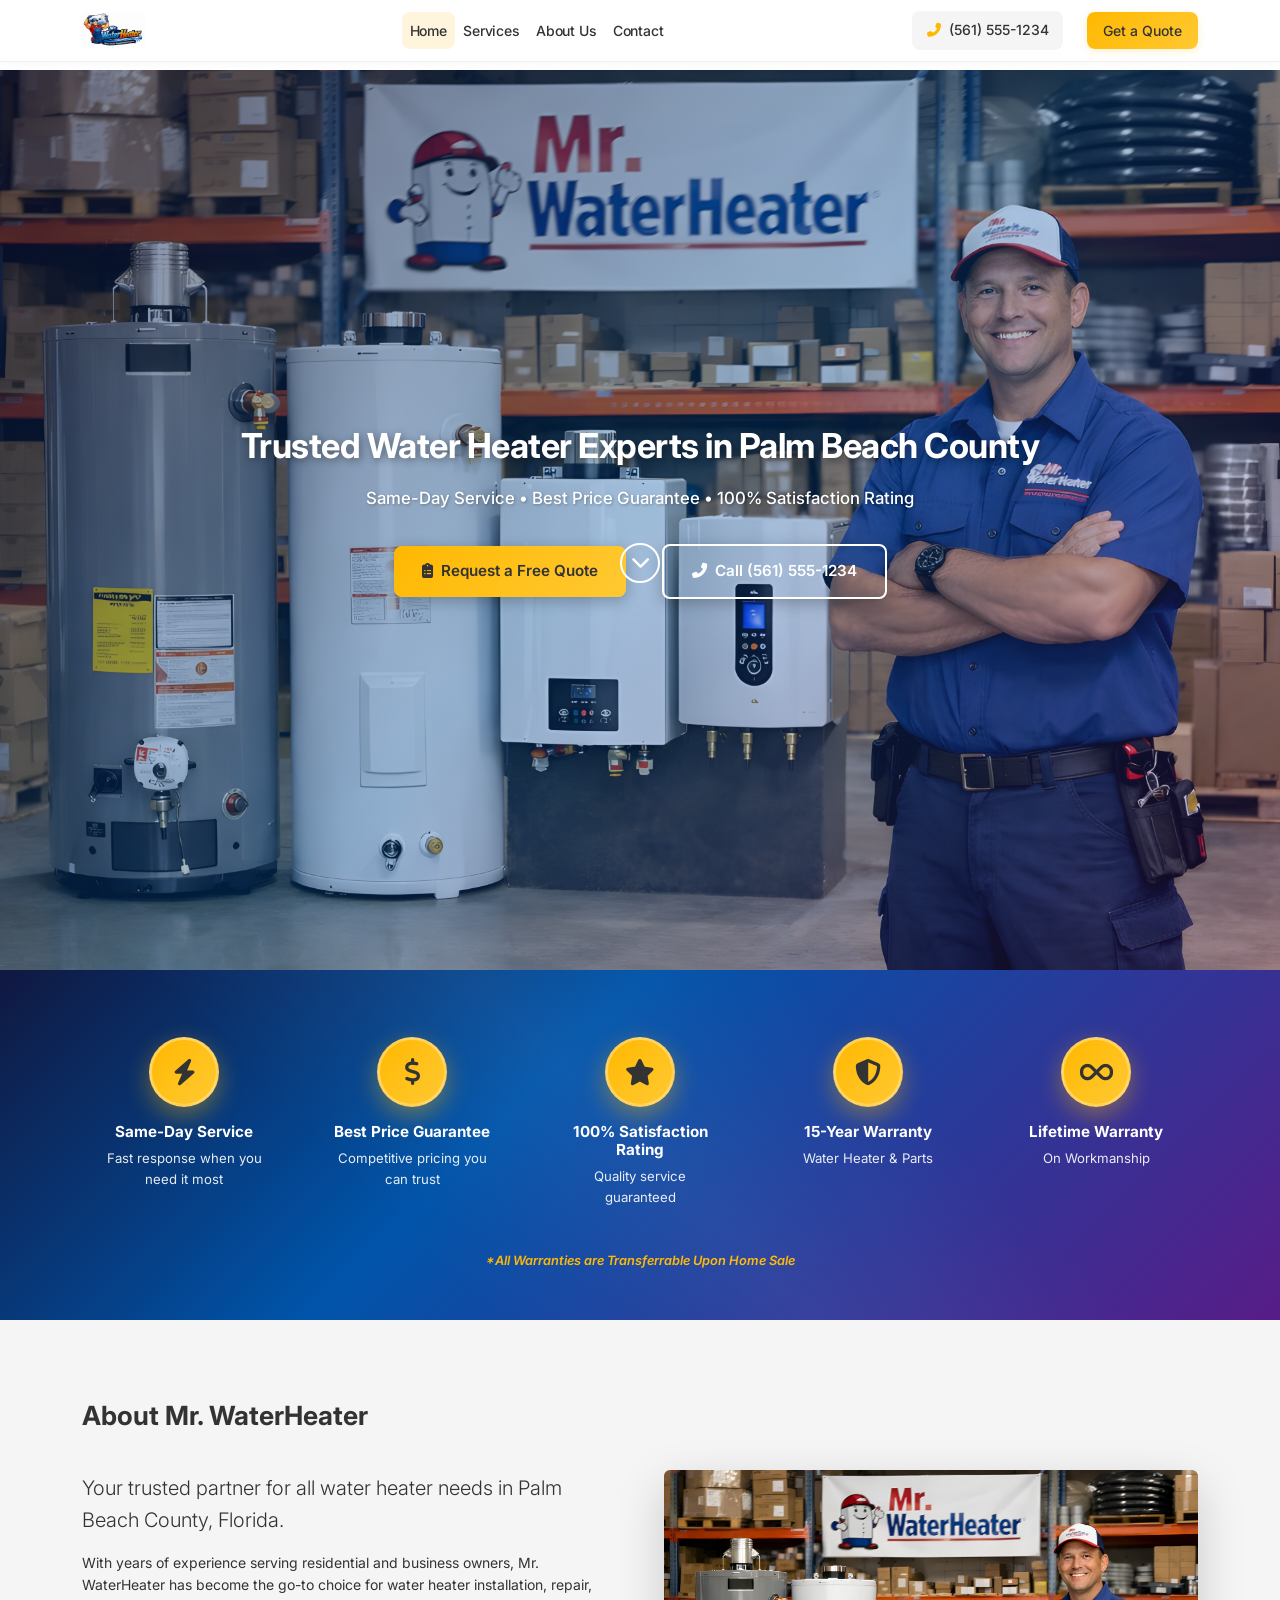
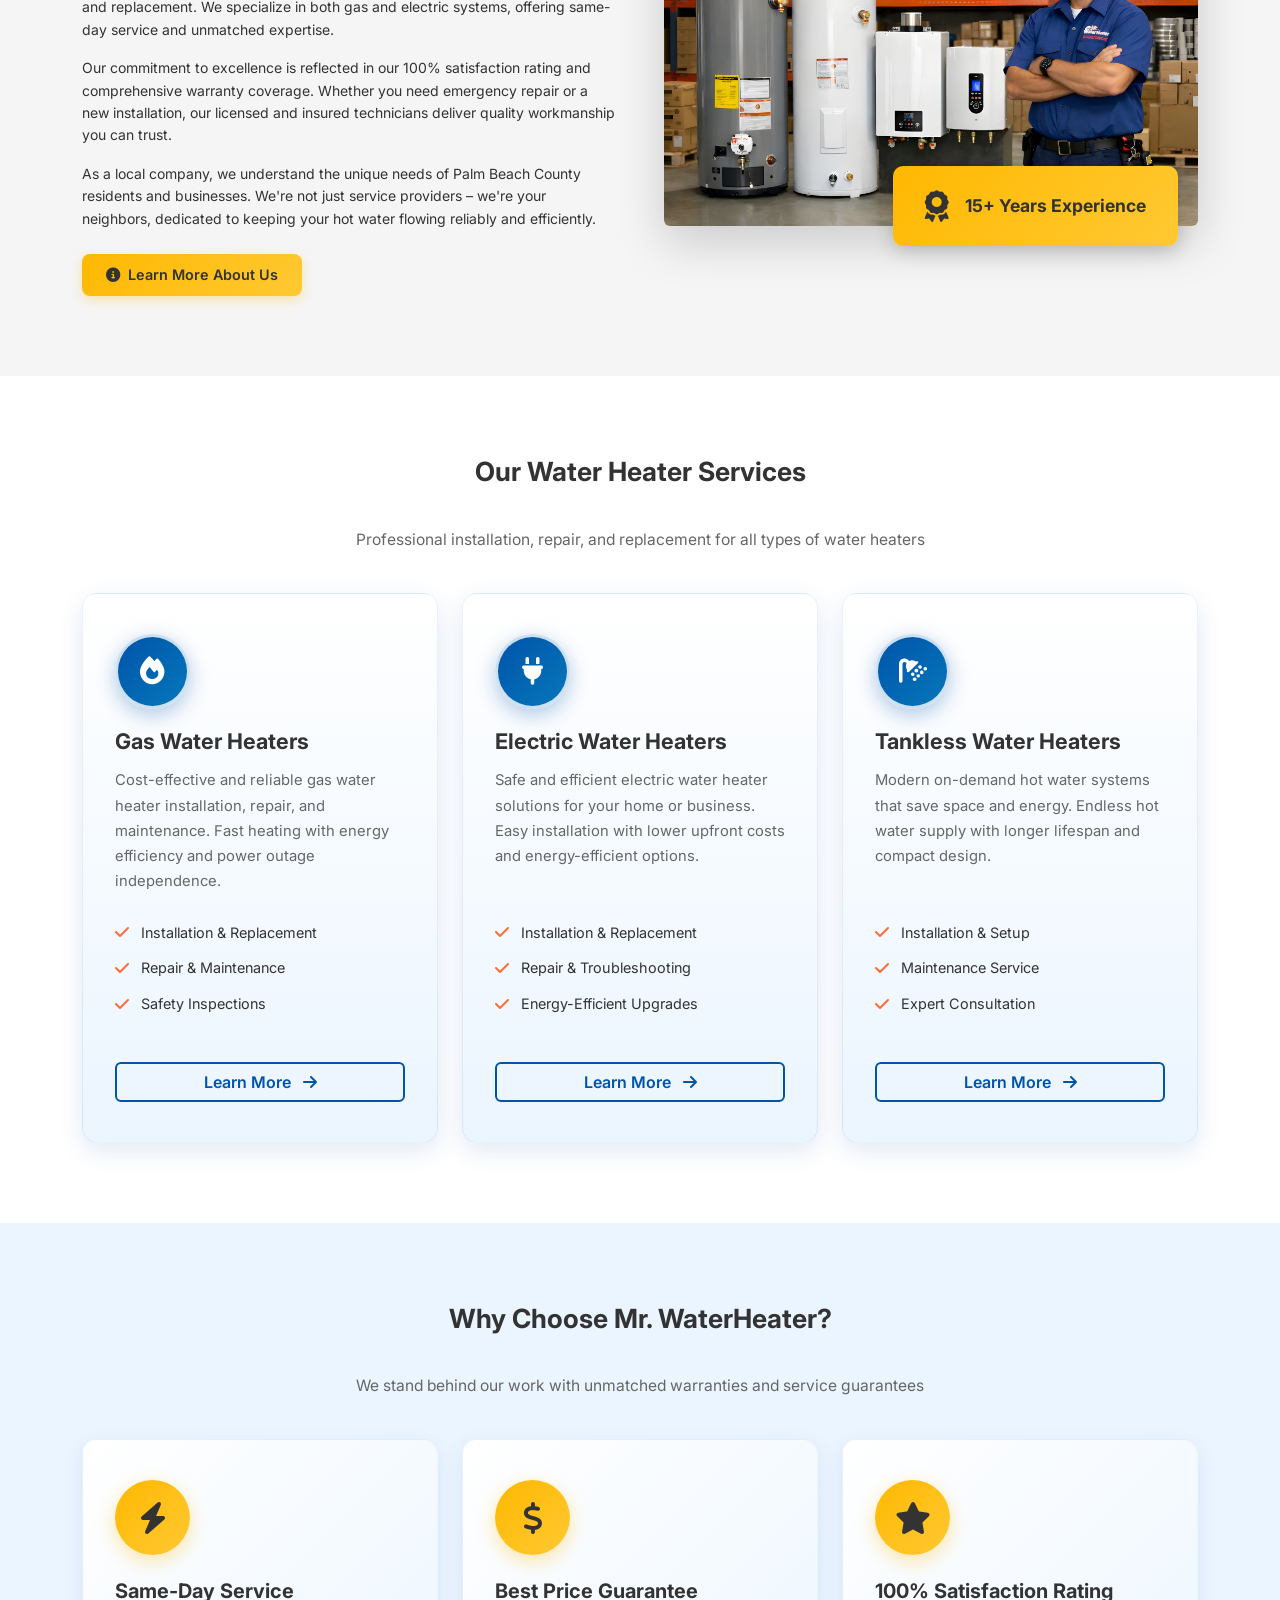
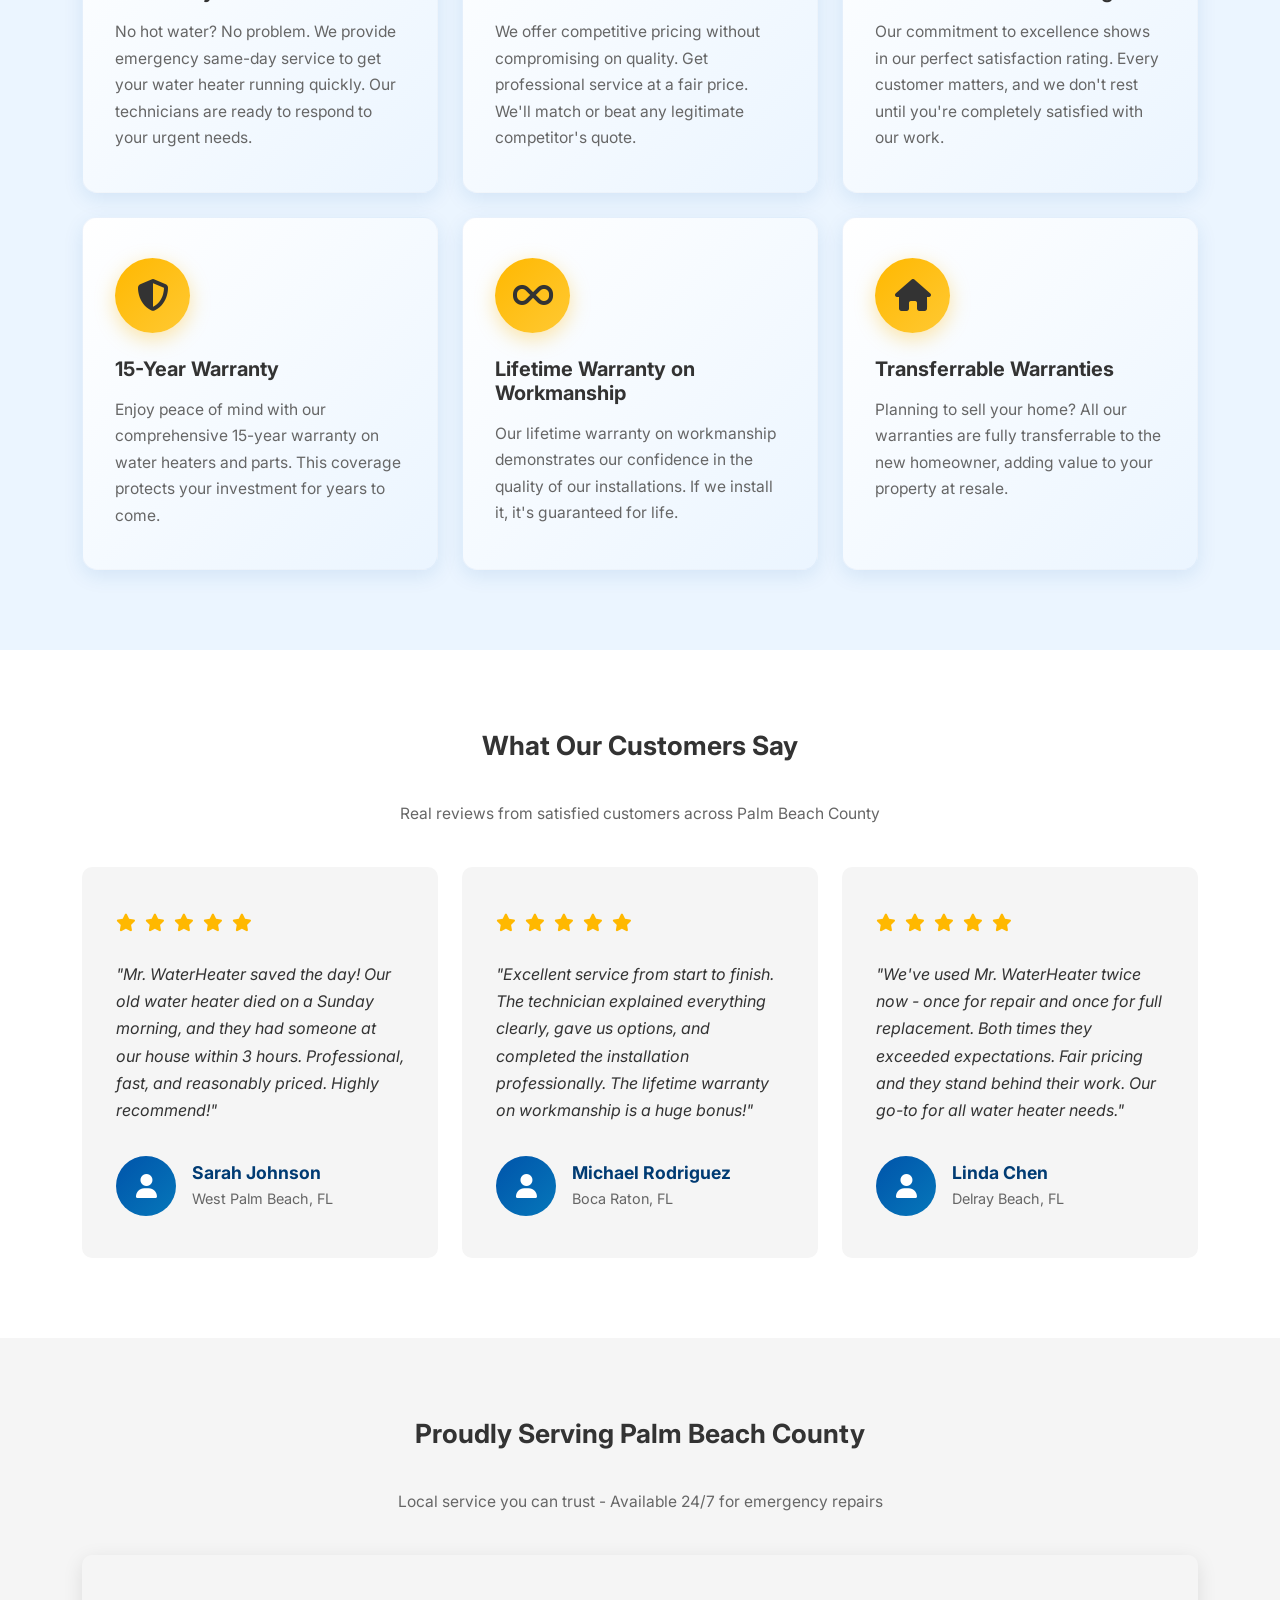
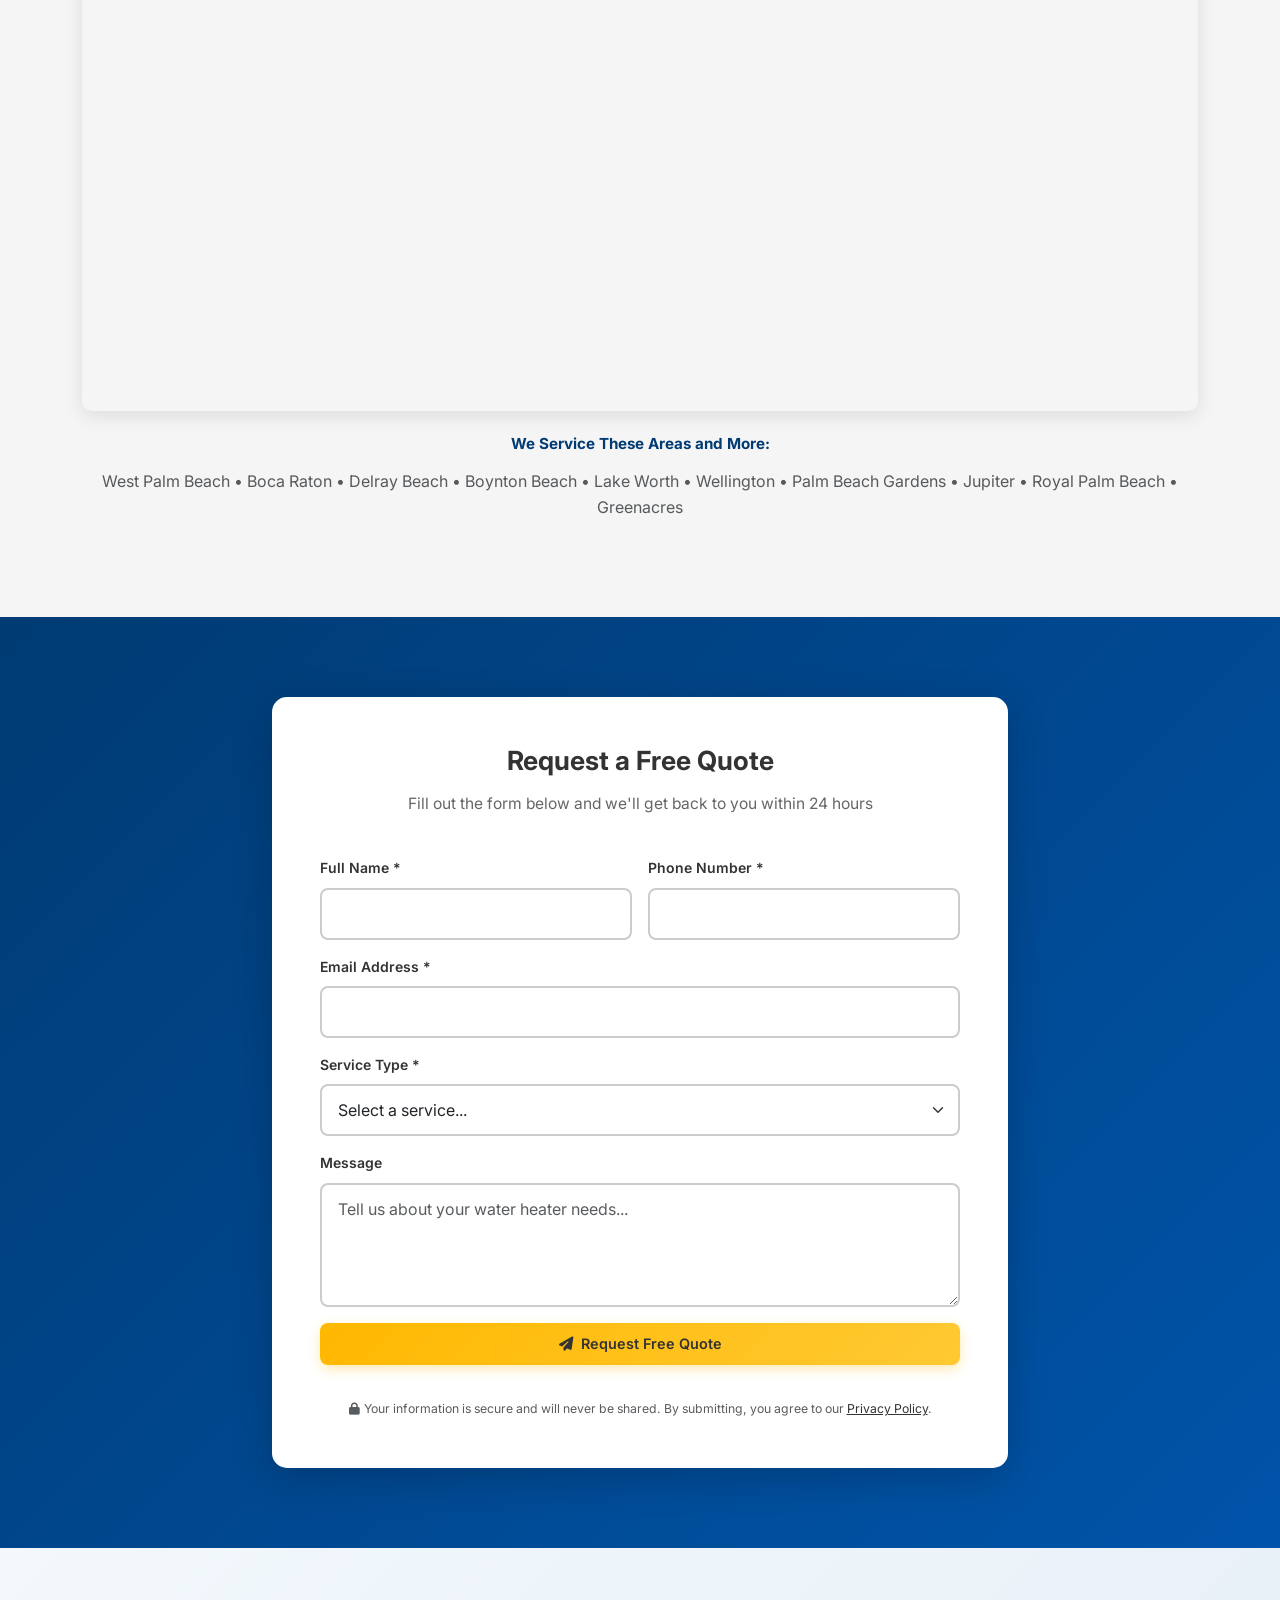
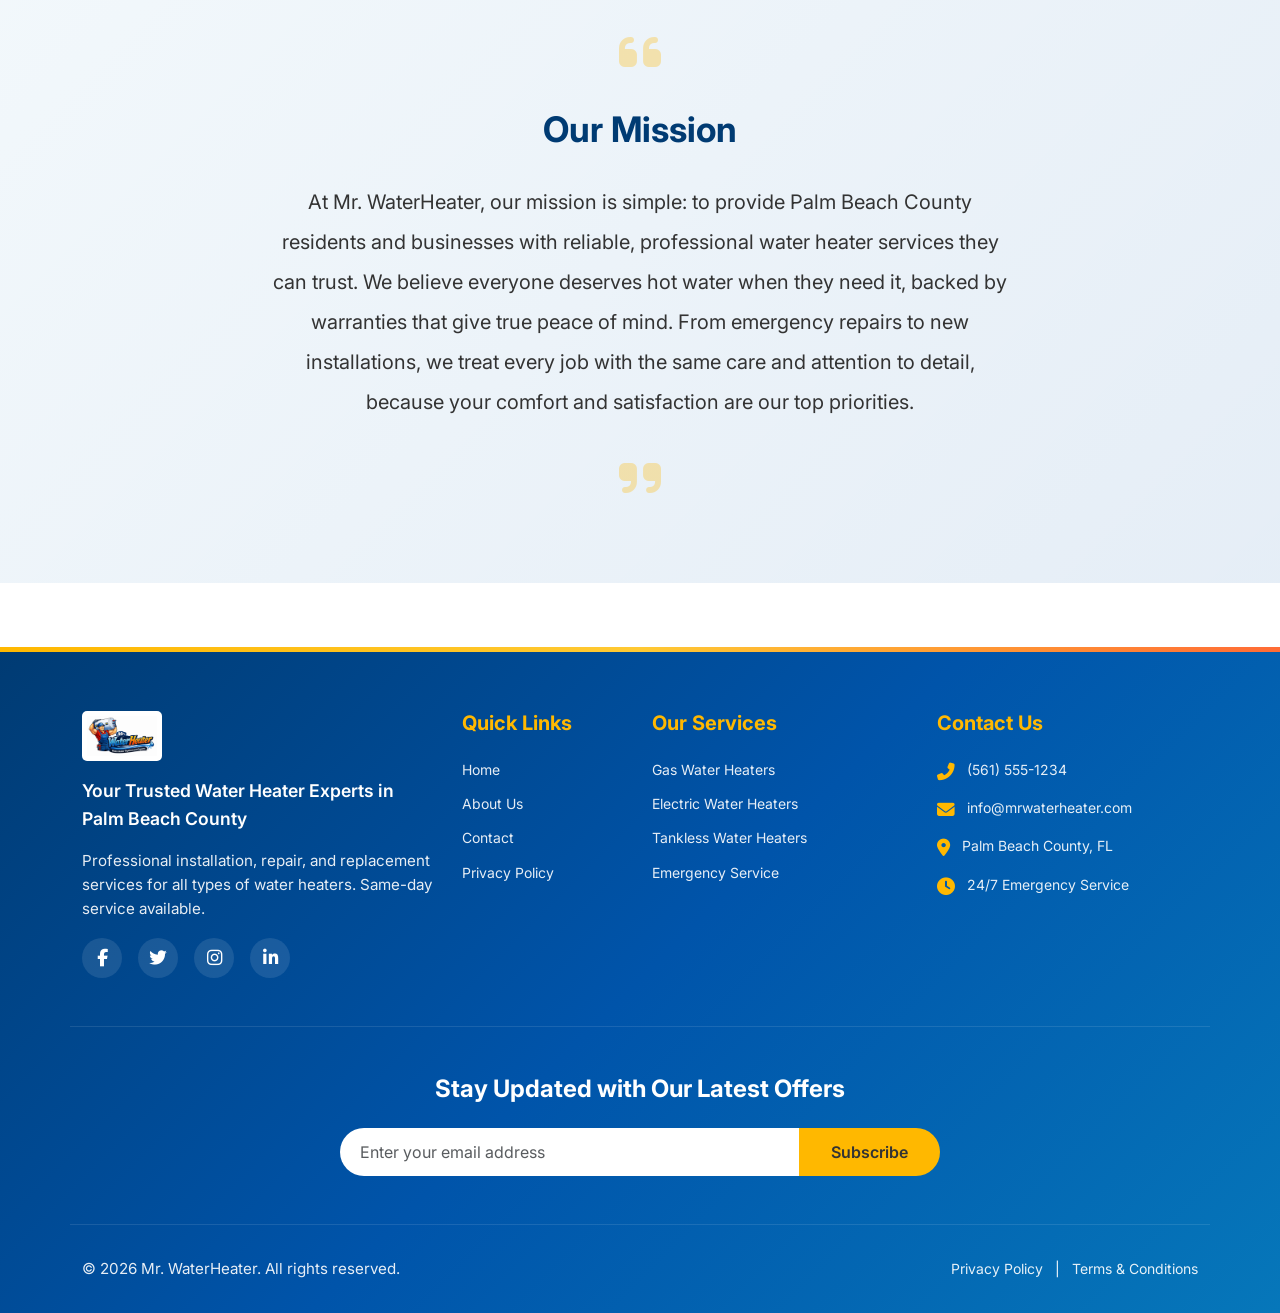
==== index.html @ acf5a7be "phase 1 deployment. Basic structure done basic css implemented" ====
<!DOCTYPE html>
<html lang="en">
<head>
    <meta charset="UTF-8">
    <meta name="viewport" content="width=device-width, initial-scale=1.0">
    <meta name="description" content="Mr. WaterHeater - Professional water heater installation, repair, and replacement services in Palm Beach County, Florida. Same-Day Service. Best Price Guarantee.">
    <title>Mr. WaterHeater - Professional Water Heater Services in Palm Beach County, FL</title>
    
    <!-- Bootstrap CSS -->
    <link href="https://cdn.jsdelivr.net/npm/bootstrap@5.3.2/dist/css/bootstrap.min.css" rel="stylesheet">
    <!-- Font Awesome -->
    <link rel="stylesheet" href="https://cdnjs.cloudflare.com/ajax/libs/font-awesome/6.5.1/css/all.min.css">
    <!-- Google Fonts -->
    <link href="https://fonts.googleapis.com/css2?family=Inter:wght@400;500;600;700&display=swap" rel="stylesheet">
    <!-- Custom CSS -->
    <link rel="stylesheet" href="css/style.css">
</head>
<body>
    
    <!-- Navigation -->
    <nav class="navbar navbar-expand-lg navbar-light">
        <div class="container">
            <!-- Logo -->
            <a class="navbar-brand" href="index.html">
                <img src="assets/Mr. WaterHeater Logo v1.jpg" alt="Mr. WaterHeater Logo" class="logo">
            </a>

            <!-- Mobile Toggle Button -->
            <button class="navbar-toggler" type="button" data-bs-toggle="collapse" data-bs-target="#navbarNav" 
                    aria-controls="navbarNav" aria-expanded="false" aria-label="Toggle navigation">
                <span class="navbar-toggler-icon"></span>
            </button>

            <!-- Navigation Menu -->
            <div class="collapse navbar-collapse" id="navbarNav">
                <ul class="navbar-nav mx-auto">
                    <li class="nav-item">
                        <a class="nav-link active" href="index.html">Home</a>
                    </li>
                    <li class="nav-item dropdown">
                        <a class="nav-link dropdown-toggle" href="#" id="servicesDropdown" role="button" 
                           data-bs-toggle="dropdown" aria-expanded="false">
                            Services
                        </a>
                        <ul class="dropdown-menu" aria-labelledby="servicesDropdown">
                            <li><a class="dropdown-item" href="gas-water-heaters.html">Gas Water Heaters</a></li>
                            <li><a class="dropdown-item" href="electric-water-heaters.html">Electric Water Heaters</a></li>
                            <li><a class="dropdown-item" href="tankless-water-heaters.html">Tankless Water Heaters</a></li>
                        </ul>
                    </li>
                    <li class="nav-item">
                        <a class="nav-link" href="about.html">About Us</a>
                    </li>
                    <li class="nav-item">
                        <a class="nav-link" href="contact.html">Contact</a>
                    </li>
                </ul>

                <!-- Phone Number & CTA -->
                <div class="navbar-actions d-flex align-items-center">
                    <a href="tel:+15615551234" class="phone-number me-3">
                        <i class="fas fa-phone-alt me-2"></i>
                        <span>(561) 555-1234</span>
                    </a>
                    <a href="contact.html" class="btn btn-primary btn-nav-cta">Get a Quote</a>
                </div>
            </div>
        </div>
    </nav>

    <!-- Hero Section -->
    <section class="hero-section">
        <!-- Video Background -->
        <video class="hero-video" autoplay muted loop playsinline poster="assets/Water Heaters in Warehouse HD.png">
            <source src="assets/Man Standing In Front of Van Hero Banner Video.mp4" type="video/mp4">
            Your browser does not support the video tag.
        </video>

        <!-- Overlay -->
        <div class="hero-overlay"></div>

        <!-- Content -->
        <div class="hero-content">
            <div class="container">
                <div class="row justify-content-center">
                    <div class="col-lg-10 text-center">
                        <h1 class="hero-title animate-fade-in">
                            Trusted Water Heater Experts in Palm Beach County
                        </h1>
                        <p class="hero-subtitle animate-fade-in-delay">
                            Same-Day Service • Best Price Guarantee • 100% Satisfaction Rating
                        </p>
                        <div class="hero-buttons animate-slide-up">
                            <a href="contact.html" class="btn btn-primary btn-lg me-3 mb-3">
                                <i class="fas fa-clipboard-list me-2"></i>Request a Free Quote
                            </a>
                            <a href="tel:+15615551234" class="btn btn-outline btn-lg mb-3">
                                <i class="fas fa-phone-alt me-2"></i>Call (561) 555-1234
                            </a>
                        </div>
                        <div class="hero-scroll-indicator">
                            <a href="#key-points" class="scroll-down">
                                <i class="fas fa-chevron-down"></i>
                            </a>
                        </div>
                    </div>
                </div>
            </div>
        </div>
    </section>

    <!-- 5 Key Points Banner -->
    <section class="key-points-banner" id="key-points">
        <div class="container">
            <div class="row g-4">
                <!-- Point 1: Same-Day Service -->
                <div class="col-lg col-md-6 animate-on-scroll">
                    <div class="key-point-item">
                        <div class="key-point-icon">
                            <i class="fas fa-bolt"></i>
                        </div>
                        <h4 class="key-point-title">Same-Day Service</h4>
                        <p class="key-point-text">Fast response when you need it most</p>
                    </div>
                </div>

                <!-- Point 2: Best Price Guarantee -->
                <div class="col-lg col-md-6 animate-on-scroll">
                    <div class="key-point-item">
                        <div class="key-point-icon">
                            <i class="fas fa-dollar-sign"></i>
                        </div>
                        <h4 class="key-point-title">Best Price Guarantee</h4>
                        <p class="key-point-text">Competitive pricing you can trust</p>
                    </div>
                </div>

                <!-- Point 3: 100% Satisfaction -->
                <div class="col-lg col-md-6 animate-on-scroll">
                    <div class="key-point-item">
                        <div class="key-point-icon">
                            <i class="fas fa-star"></i>
                        </div>
                        <h4 class="key-point-title">100% Satisfaction Rating</h4>
                        <p class="key-point-text">Quality service guaranteed</p>
                    </div>
                </div>

                <!-- Point 4: 15-Year Warranty -->
                <div class="col-lg col-md-6 animate-on-scroll">
                    <div class="key-point-item">
                        <div class="key-point-icon">
                            <i class="fas fa-shield-alt"></i>
                        </div>
                        <h4 class="key-point-title">15-Year Warranty</h4>
                        <p class="key-point-text">Water Heater & Parts</p>
                    </div>
                </div>

                <!-- Point 5: Lifetime Warranty -->
                <div class="col-lg col-md-6 animate-on-scroll">
                    <div class="key-point-item">
                        <div class="key-point-icon">
                            <i class="fas fa-infinity"></i>
                        </div>
                        <h4 class="key-point-title">Lifetime Warranty</h4>
                        <p class="key-point-text">On Workmanship</p>
                    </div>
                </div>
            </div>

            <!-- Warranty Note -->
            <div class="row mt-4">
                <div class="col-12 text-center">
                    <p class="warranty-note">*All Warranties are Transferrable Upon Home Sale</p>
                </div>
            </div>
        </div>
    </section>

    <!-- About Us Section -->
    <section class="about-section">
        <div class="container">
            <div class="row align-items-center g-5">
                <!-- Text Content -->
                <div class="col-lg-6 animate-on-scroll">
                    <h2 class="section-title text-start">About Mr. WaterHeater</h2>
                    <p class="lead">Your trusted partner for all water heater needs in Palm Beach County, Florida.</p>
                    
                    <p>With years of experience serving residential and business owners, Mr. WaterHeater has become the go-to choice for water heater installation, repair, and replacement. We specialize in both gas and electric systems, offering same-day service and unmatched expertise.</p>
                    
                    <p>Our commitment to excellence is reflected in our 100% satisfaction rating and comprehensive warranty coverage. Whether you need emergency repair or a new installation, our licensed and insured technicians deliver quality workmanship you can trust.</p>
                    
                    <p class="mb-4">As a local company, we understand the unique needs of Palm Beach County residents and businesses. We're not just service providers – we're your neighbors, dedicated to keeping your hot water flowing reliably and efficiently.</p>
                    
                    <a href="about.html" class="btn btn-primary btn-lg">
                        <i class="fas fa-info-circle me-2"></i>Learn More About Us
                    </a>
                </div>

                <!-- Image -->
                <div class="col-lg-6 animate-on-scroll">
                    <div class="about-image-wrapper">
                        <img src="assets/Water Heaters in Warehouse HD.png" alt="Water Heaters in Warehouse" class="img-fluid rounded shadow-lg">
                        <div class="about-badge">
                            <div class="badge-content">
                                <i class="fas fa-award"></i>
                                <span>15+ Years Experience</span>
                            </div>
                        </div>
                    </div>
                </div>
            </div>
        </div>
    </section>

    <!-- Services Section -->
    <section class="services-section">
        <div class="container">
            <h2 class="section-title">Our Water Heater Services</h2>
            <p class="section-subtitle">Professional installation, repair, and replacement for all types of water heaters</p>

            <div class="row g-4">
                <!-- Service 1: Gas Water Heaters -->
                <div class="col-lg-4 col-md-6 animate-on-scroll">
                    <div class="service-card">
                        <div class="service-icon">
                            <i class="fas fa-fire"></i>
                        </div>
                        <h3 class="service-title">Gas Water Heaters</h3>
                        <p class="service-description">Cost-effective and reliable gas water heater installation, repair, and maintenance. Fast heating with energy efficiency and power outage independence.</p>
                        <ul class="service-features">
                            <li><i class="fas fa-check"></i>Installation & Replacement</li>
                            <li><i class="fas fa-check"></i>Repair & Maintenance</li>
                            <li><i class="fas fa-check"></i>Safety Inspections</li>
                        </ul>
                        <a href="gas-water-heaters.html" class="btn btn-outline-primary w-100 mt-3">
                            Learn More <i class="fas fa-arrow-right ms-2"></i>
                        </a>
                    </div>
                </div>

                <!-- Service 2: Electric Water Heaters -->
                <div class="col-lg-4 col-md-6 animate-on-scroll">
                    <div class="service-card">
                        <div class="service-icon">
                            <i class="fas fa-plug"></i>
                        </div>
                        <h3 class="service-title">Electric Water Heaters</h3>
                        <p class="service-description">Safe and efficient electric water heater solutions for your home or business. Easy installation with lower upfront costs and energy-efficient options.</p>
                        <ul class="service-features">
                            <li><i class="fas fa-check"></i>Installation & Replacement</li>
                            <li><i class="fas fa-check"></i>Repair & Troubleshooting</li>
                            <li><i class="fas fa-check"></i>Energy-Efficient Upgrades</li>
                        </ul>
                        <a href="electric-water-heaters.html" class="btn btn-outline-primary w-100 mt-3">
                            Learn More <i class="fas fa-arrow-right ms-2"></i>
                        </a>
                    </div>
                </div>

                <!-- Service 3: Tankless Water Heaters -->
                <div class="col-lg-4 col-md-6 animate-on-scroll">
                    <div class="service-card">
                        <div class="service-icon">
                            <i class="fas fa-shower"></i>
                        </div>
                        <h3 class="service-title">Tankless Water Heaters</h3>
                        <p class="service-description">Modern on-demand hot water systems that save space and energy. Endless hot water supply with longer lifespan and compact design.</p>
                        <ul class="service-features">
                            <li><i class="fas fa-check"></i>Installation & Setup</li>
                            <li><i class="fas fa-check"></i>Maintenance Service</li>
                            <li><i class="fas fa-check"></i>Expert Consultation</li>
                        </ul>
                        <a href="tankless-water-heaters.html" class="btn btn-outline-primary w-100 mt-3">
                            Learn More <i class="fas fa-arrow-right ms-2"></i>
                        </a>
                    </div>
                </div>
            </div>
        </div>
    </section>

    <!-- Why Choose Us Section -->
    <section class="why-choose-section">
        <div class="container">
            <h2 class="section-title">Why Choose Mr. WaterHeater?</h2>
            <p class="section-subtitle">We stand behind our work with unmatched warranties and service guarantees</p>

            <div class="row g-4">
                <!-- Feature 1 -->
                <div class="col-lg-4 col-md-6 animate-on-scroll">
                    <div class="feature-box">
                        <div class="feature-icon">
                            <i class="fas fa-bolt"></i>
                        </div>
                        <h4 class="feature-title">Same-Day Service</h4>
                        <p class="feature-text">No hot water? No problem. We provide emergency same-day service to get your water heater running quickly. Our technicians are ready to respond to your urgent needs.</p>
                    </div>
                </div>

                <!-- Feature 2 -->
                <div class="col-lg-4 col-md-6 animate-on-scroll">
                    <div class="feature-box">
                        <div class="feature-icon">
                            <i class="fas fa-dollar-sign"></i>
                        </div>
                        <h4 class="feature-title">Best Price Guarantee</h4>
                        <p class="feature-text">We offer competitive pricing without compromising on quality. Get professional service at a fair price. We'll match or beat any legitimate competitor's quote.</p>
                    </div>
                </div>

                <!-- Feature 3 -->
                <div class="col-lg-4 col-md-6 animate-on-scroll">
                    <div class="feature-box">
                        <div class="feature-icon">
                            <i class="fas fa-star"></i>
                        </div>
                        <h4 class="feature-title">100% Satisfaction Rating</h4>
                        <p class="feature-text">Our commitment to excellence shows in our perfect satisfaction rating. Every customer matters, and we don't rest until you're completely satisfied with our work.</p>
                    </div>
                </div>

                <!-- Feature 4 -->
                <div class="col-lg-4 col-md-6 animate-on-scroll">
                    <div class="feature-box">
                        <div class="feature-icon">
                            <i class="fas fa-shield-alt"></i>
                        </div>
                        <h4 class="feature-title">15-Year Warranty</h4>
                        <p class="feature-text">Enjoy peace of mind with our comprehensive 15-year warranty on water heaters and parts. This coverage protects your investment for years to come.</p>
                    </div>
                </div>

                <!-- Feature 5 -->
                <div class="col-lg-4 col-md-6 animate-on-scroll">
                    <div class="feature-box">
                        <div class="feature-icon">
                            <i class="fas fa-infinity"></i>
                        </div>
                        <h4 class="feature-title">Lifetime Warranty on Workmanship</h4>
                        <p class="feature-text">Our lifetime warranty on workmanship demonstrates our confidence in the quality of our installations. If we install it, it's guaranteed for life.</p>
                    </div>
                </div>

                <!-- Feature 6 -->
                <div class="col-lg-4 col-md-6 animate-on-scroll">
                    <div class="feature-box">
                        <div class="feature-icon">
                            <i class="fas fa-home"></i>
                        </div>
                        <h4 class="feature-title">Transferrable Warranties</h4>
                        <p class="feature-text">Planning to sell your home? All our warranties are fully transferrable to the new homeowner, adding value to your property at resale.</p>
                    </div>
                </div>
            </div>
        </div>
    </section>

    <!-- Testimonials Section -->
    <section class="testimonials-section">
        <div class="container">
            <h2 class="section-title">What Our Customers Say</h2>
            <p class="section-subtitle">Real reviews from satisfied customers across Palm Beach County</p>

            <div class="row g-4">
                <!-- Testimonial 1 -->
                <div class="col-lg-4 col-md-6 animate-on-scroll">
                    <div class="testimonial-card">
                        <div class="testimonial-rating">
                            <i class="fas fa-star"></i>
                            <i class="fas fa-star"></i>
                            <i class="fas fa-star"></i>
                            <i class="fas fa-star"></i>
                            <i class="fas fa-star"></i>
                        </div>
                        <p class="testimonial-text">"Mr. WaterHeater saved the day! Our old water heater died on a Sunday morning, and they had someone at our house within 3 hours. Professional, fast, and reasonably priced. Highly recommend!"</p>
                        <div class="testimonial-author">
                            <div class="author-avatar">
                                <i class="fas fa-user"></i>
                            </div>
                            <div class="author-info">
                                <h5 class="author-name">Sarah Johnson</h5>
                                <p class="author-location">West Palm Beach, FL</p>
                            </div>
                        </div>
                    </div>
                </div>

                <!-- Testimonial 2 -->
                <div class="col-lg-4 col-md-6 animate-on-scroll">
                    <div class="testimonial-card">
                        <div class="testimonial-rating">
                            <i class="fas fa-star"></i>
                            <i class="fas fa-star"></i>
                            <i class="fas fa-star"></i>
                            <i class="fas fa-star"></i>
                            <i class="fas fa-star"></i>
                        </div>
                        <p class="testimonial-text">"Excellent service from start to finish. The technician explained everything clearly, gave us options, and completed the installation professionally. The lifetime warranty on workmanship is a huge bonus!"</p>
                        <div class="testimonial-author">
                            <div class="author-avatar">
                                <i class="fas fa-user"></i>
                            </div>
                            <div class="author-info">
                                <h5 class="author-name">Michael Rodriguez</h5>
                                <p class="author-location">Boca Raton, FL</p>
                            </div>
                        </div>
                    </div>
                </div>

                <!-- Testimonial 3 -->
                <div class="col-lg-4 col-md-6 animate-on-scroll">
                    <div class="testimonial-card">
                        <div class="testimonial-rating">
                            <i class="fas fa-star"></i>
                            <i class="fas fa-star"></i>
                            <i class="fas fa-star"></i>
                            <i class="fas fa-star"></i>
                            <i class="fas fa-star"></i>
                        </div>
                        <p class="testimonial-text">"We've used Mr. WaterHeater twice now - once for repair and once for full replacement. Both times they exceeded expectations. Fair pricing and they stand behind their work. Our go-to for all water heater needs."</p>
                        <div class="testimonial-author">
                            <div class="author-avatar">
                                <i class="fas fa-user"></i>
                            </div>
                            <div class="author-info">
                                <h5 class="author-name">Linda Chen</h5>
                                <p class="author-location">Delray Beach, FL</p>
                            </div>
                        </div>
                    </div>
                </div>
            </div>
        </div>
    </section>

    <!-- Service Area Map -->
    <section class="map-section">
        <div class="container">
            <h2 class="section-title">Proudly Serving Palm Beach County</h2>
            <p class="section-subtitle">Local service you can trust - Available 24/7 for emergency repairs</p>

            <div class="row">
                <div class="col-12 animate-on-scroll">
                    <div class="map-container">
                        <iframe src="https://www.google.com/maps/embed?pb=!1m18!1m12!1m3!1d904726.0401356264!2d-80.62893974999999!3d26.709024799999998!2m3!1f0!2f0!3f0!3m2!1i1024!2i768!4f13.1!3m3!1m2!1s0x88d8d2e3c4cd2eaf%3A0x46a88dcae98e738b!2sPalm%20Beach%20County%2C%20FL!5e0!3m2!1sen!2sus!4v1234567890123!5m2!1sen!2sus" 
                                width="100%" 
                                height="450" 
                                style="border:0;" 
                                allowfullscreen="" 
                                loading="lazy" 
                                referrerpolicy="no-referrer-when-downgrade">
                        </iframe>
                    </div>
                    <div class="service-areas text-center mt-4">
                        <h5 class="mb-3">We Service These Areas and More:</h5>
                        <p class="text-muted">
                            West Palm Beach • Boca Raton • Delray Beach • Boynton Beach • Lake Worth • Wellington • 
                            Palm Beach Gardens • Jupiter • Royal Palm Beach • Greenacres
                        </p>
                    </div>
                </div>
            </div>
        </div>
    </section>

    <!-- Quote Request Form -->
    <section class="quote-form-section">
        <div class="container">
            <div class="row">
                <div class="col-lg-8 mx-auto">
                    <div class="quote-form-wrapper animate-on-scroll">
                        <div class="text-center mb-4">
                            <h2 class="section-title mb-3">Request a Free Quote</h2>
                            <p class="section-subtitle">Fill out the form below and we'll get back to you within 24 hours</p>
                        </div>

                        <form class="quote-form needs-validation" novalidate>
                            <div class="row g-3">
                                <div class="col-md-6">
                                    <label for="quoteName" class="form-label">Full Name *</label>
                                    <input type="text" class="form-control" id="quoteName" required>
                                    <div class="invalid-feedback">
                                        Please enter your name.
                                    </div>
                                </div>

                                <div class="col-md-6">
                                    <label for="quotePhone" class="form-label">Phone Number *</label>
                                    <input type="tel" class="form-control" id="quotePhone" required>
                                    <div class="invalid-feedback">
                                        Please enter your phone number.
                                    </div>
                                </div>

                                <div class="col-md-12">
                                    <label for="quoteEmail" class="form-label">Email Address *</label>
                                    <input type="email" class="form-control" id="quoteEmail" required>
                                    <div class="invalid-feedback">
                                        Please enter a valid email address.
                                    </div>
                                </div>

                                <div class="col-md-12">
                                    <label for="quoteService" class="form-label">Service Type *</label>
                                    <select class="form-select" id="quoteService" required>
                                        <option value="" selected disabled>Select a service...</option>
                                        <option value="gas">Gas Water Heater</option>
                                        <option value="electric">Electric Water Heater</option>
                                        <option value="tankless">Tankless Water Heater</option>
                                        <option value="repair">Repair Service</option>
                                        <option value="emergency">Emergency Service</option>
                                        <option value="unsure">Not Sure</option>
                                    </select>
                                    <div class="invalid-feedback">
                                        Please select a service type.
                                    </div>
                                </div>

                                <div class="col-md-12">
                                    <label for="quoteMessage" class="form-label">Message</label>
                                    <textarea class="form-control" id="quoteMessage" rows="4" placeholder="Tell us about your water heater needs..."></textarea>
                                </div>

                                <div class="col-md-12">
                                    <button type="submit" class="btn btn-primary btn-lg w-100">
                                        <i class="fas fa-paper-plane me-2"></i>Request Free Quote
                                    </button>
                                </div>

                                <div class="col-md-12">
                                    <p class="form-note text-center text-muted mt-3 mb-0">
                                        <small><i class="fas fa-lock me-1"></i>Your information is secure and will never be shared. By submitting, you agree to our <a href="privacy.html">Privacy Policy</a>.</small>
                                    </p>
                                </div>
                            </div>
                        </form>
                    </div>
                </div>
            </div>
        </div>
    </section>

    <!-- Mission Statement -->
    <section class="mission-section">
        <div class="container">
            <div class="row">
                <div class="col-lg-8 mx-auto text-center">
                    <div class="mission-content animate-on-scroll">
                        <i class="fas fa-quote-left quote-icon"></i>
                        <h2 class="mission-title">Our Mission</h2>
                        <p class="mission-text">
                            At Mr. WaterHeater, our mission is simple: to provide Palm Beach County residents and businesses with reliable, professional water heater services they can trust. We believe everyone deserves hot water when they need it, backed by warranties that give true peace of mind. From emergency repairs to new installations, we treat every job with the same care and attention to detail, because your comfort and satisfaction are our top priorities.
                        </p>
                        <i class="fas fa-quote-right quote-icon"></i>
                    </div>
                </div>
            </div>
        </div>
    </section>

    <!-- Footer -->
    <footer class="footer">
        <div class="container">
            <div class="row footer-content">
                <!-- Company Info -->
                <div class="col-lg-4 col-md-6 mb-4 mb-lg-0">
                    <img src="assets/Mr. WaterHeater Logo v1.jpg" alt="Mr. WaterHeater Logo" class="footer-logo mb-3">
                    <p class="footer-tagline">Your Trusted Water Heater Experts in Palm Beach County</p>
                    <p class="footer-about">Professional installation, repair, and replacement services for all types of water heaters. Same-day service available.</p>
                    <div class="social-icons mt-3">
                        <a href="#" class="social-icon" aria-label="Facebook"><i class="fab fa-facebook-f"></i></a>
                        <a href="#" class="social-icon" aria-label="Twitter"><i class="fab fa-twitter"></i></a>
                        <a href="#" class="social-icon" aria-label="Instagram"><i class="fab fa-instagram"></i></a>
                        <a href="#" class="social-icon" aria-label="LinkedIn"><i class="fab fa-linkedin-in"></i></a>
                    </div>
                </div>

                <!-- Quick Links -->
                <div class="col-lg-2 col-md-6 mb-4 mb-lg-0">
                    <h5 class="footer-heading">Quick Links</h5>
                    <ul class="footer-links">
                        <li><a href="index.html">Home</a></li>
                        <li><a href="about.html">About Us</a></li>
                        <li><a href="contact.html">Contact</a></li>
                        <li><a href="privacy.html">Privacy Policy</a></li>
                    </ul>
                </div>

                <!-- Services -->
                <div class="col-lg-3 col-md-6 mb-4 mb-lg-0">
                    <h5 class="footer-heading">Our Services</h5>
                    <ul class="footer-links">
                        <li><a href="gas-water-heaters.html">Gas Water Heaters</a></li>
                        <li><a href="electric-water-heaters.html">Electric Water Heaters</a></li>
                        <li><a href="tankless-water-heaters.html">Tankless Water Heaters</a></li>
                        <li><a href="contact.html">Emergency Service</a></li>
                    </ul>
                </div>

                <!-- Contact Info -->
                <div class="col-lg-3 col-md-6 mb-4 mb-lg-0">
                    <h5 class="footer-heading">Contact Us</h5>
                    <ul class="footer-contact">
                        <li>
                            <i class="fas fa-phone-alt"></i>
                            <a href="tel:+15615551234">(561) 555-1234</a>
                        </li>
                        <li>
                            <i class="fas fa-envelope"></i>
                            <a href="mailto:info@mrwaterheater.com">info@mrwaterheater.com</a>
                        </li>
                        <li>
                            <i class="fas fa-map-marker-alt"></i>
                            <span>Palm Beach County, FL</span>
                        </li>
                        <li>
                            <i class="fas fa-clock"></i>
                            <span>24/7 Emergency Service</span>
                        </li>
                    </ul>
                </div>
            </div>

            <!-- Newsletter -->
            <div class="row footer-newsletter">
                <div class="col-lg-8 mx-auto text-center">
                    <h5 class="newsletter-heading">Stay Updated with Our Latest Offers</h5>
                    <form class="newsletter-form">
                        <div class="input-group">
                            <input type="email" class="form-control" placeholder="Enter your email address" required>
                            <button class="btn btn-accent" type="submit">Subscribe</button>
                        </div>
                    </form>
                </div>
            </div>

            <!-- Copyright Bar -->
            <div class="footer-bottom">
                <div class="row align-items-center">
                    <div class="col-md-6 text-center text-md-start">
                        <p class="mb-0">&copy; 2026 Mr. WaterHeater. All rights reserved.</p>
                    </div>
                    <div class="col-md-6 text-center text-md-end">
                        <a href="privacy.html" class="footer-bottom-link">Privacy Policy</a>
                        <span class="mx-2">|</span>
                        <a href="privacy.html" class="footer-bottom-link">Terms & Conditions</a>
                    </div>
                </div>
            </div>
        </div>
    </footer>

    <!-- Bootstrap JS -->
    <script src="https://cdn.jsdelivr.net/npm/bootstrap@5.3.2/dist/js/bootstrap.bundle.min.js"></script>
    <!-- Custom JS -->
    <script src="js/main.js"></script>
</body>
</html>
---- css/style.css ----
/* ==========================================
   Mr. WaterHeater - Custom Styles
   ========================================== */

/* ==========================================
   CSS Custom Properties (Color Palette)
   ========================================== */
:root {
    /* Primary Blues */
    --primary-dark: #003B73;
    --primary: #0054AA;
    --primary-light: #0677BA;
    --primary-lighter: #7BADD7;
    --primary-lightest: #EBF5FF;
    
    /* Modern Gradient Colors (inspired by ankar.ai) */
    --gradient-dark: #101840;
    --gradient-purple: #581C87;
    --gradient-blue: #0054AA;
    
    /* Accent Yellows/Golds */
    --accent-primary: #FFB800;
    --accent: #FFC933;
    --accent-light: #FFD966;
    --accent-lighter: #FFE999;
    --accent-lightest: #FFF5DD;
    
    /* Accent Oranges */
    --secondary: #FF6B35;
    --secondary-light: #FF8856;
    --secondary-lighter: #FFB599;
    --secondary-lightest: #FFE5DB;
    --secondary-bg: #FFF4F0;
    
    /* Neutral Colors */
    --white: #FFFFFF;
    --black: #000000;
    --gray-dark: #333333;
    --gray: #666666;
    --gray-light: #999999;
    --gray-lighter: #CCCCCC;
    --gray-lightest: #F5F5F5;
    
    /* Typography */
    --font-primary: 'Inter', sans-serif;
    --font-size-base: 14px;
    
    /* Spacing */
    --section-padding: 80px 0;
    --section-padding-mobile: 50px 0;
}

/* ==========================================
   Global Styles
   ========================================== */
* {
    margin: 0;
    padding: 0;
    box-sizing: border-box;
}

body {
    font-family: var(--font-primary);
    font-size: var(--font-size-base);
    color: var(--gray-dark);
    line-height: 1.6;
    overflow-x: hidden;
    padding-top: 70px; /* Match navbar height */
}

h1, h2, h3, h4, h5, h6 {
    font-weight: 700;
    line-height: 1.2;
    margin-bottom: 1rem;
    color: var(--gray-dark);
}

h1 { font-size: 2rem; }
h2 { font-size: 1.65rem; }
h3 { font-size: 1.35rem; }
h4 { font-size: 1.1rem; }
h5 { font-size: 0.95rem; }
h6 { font-size: 0.85rem; }

p {
    margin-bottom: 1rem;
}

a {
    text-decoration: none;
    transition: all 0.3s ease;
}

img {
    max-width: 100%;
    height: auto;
}

/* ==========================================
   Button Styles
   ========================================== */
.btn-primary {
    background: linear-gradient(135deg, var(--accent-primary) 0%, var(--accent) 100%);
    border: none;
    color: var(--gray-dark);
    padding: 0.65rem 1.5rem;
    font-weight: 600;
    font-size: 0.9rem;
    border-radius: 8px;
    transition: all 0.3s ease;
    box-shadow: 0 4px 12px rgba(255, 184, 0, 0.3);
}

.btn-primary:hover {
    background: linear-gradient(135deg, var(--accent) 0%, var(--accent-primary) 100%);
    transform: translateY(-3px);
    box-shadow: 0 6px 20px rgba(255, 184, 0, 0.4);
    color: var(--gray-dark);
}

.btn-secondary {
    background: linear-gradient(135deg, var(--primary) 0%, var(--primary-light) 100%);
    border: none;
    color: var(--white);
    padding: 12px 30px;
    font-weight: 600;
    border-radius: 8px;
    transition: all 0.3s ease;
    box-shadow: 0 4px 12px rgba(0, 84, 170, 0.25);
}

.btn-secondary:hover {
    background: linear-gradient(135deg, var(--primary-dark) 0%, var(--primary) 100%);
    transform: translateY(-3px);
    box-shadow: 0 6px 20px rgba(0, 84, 170, 0.35);
    color: var(--white);
}

.btn-outline {
    background-color: transparent;
    border: 2px solid var(--white);
    color: var(--white);
    padding: 12px 30px;
    font-weight: 600;
    border-radius: 8px;
    transition: all 0.3s ease;
}

.btn-outline:hover {
    background-color: var(--white);
    color: var(--primary-dark);
    transform: translateY(-2px);
    box-shadow: 0 4px 15px rgba(255, 255, 255, 0.3);
}

/* ==========================================
   Navigation - Modern Fintech Design
   ========================================== */
.navbar {
    position: fixed;
    top: 0;
    left: 0;
    right: 0;
    padding: 0.75rem 0;
    transition: all 0.3s ease;
    z-index: 1000;
    background: var(--white);
    border-bottom: 1px solid rgba(0, 0, 0, 0.06);
    box-shadow: 0 2px 12px rgba(0, 0, 0, 0.03);
}

.navbar .container {
    display: flex;
    align-items: center;
    justify-content: space-between;
    flex-wrap: wrap;
}

@keyframes navSlideDown {
    from {
        transform: translateY(-100%);
        opacity: 0;
    }
    to {
        transform: translateY(0);
        opacity: 1;
    }
}

.navbar.scrolled {
    padding: 0.75rem 0;
    box-shadow: 0 2px 16px rgba(0, 0, 0, 0.06);
    border-bottom: 1px solid rgba(0, 0, 0, 0.08);
}

/* Logo */
.navbar-brand {
    padding: 0;
    transition: all 0.3s ease;
}

.navbar-brand .logo {
    height: 38px;
    width: auto;
    transition: all 0.3s ease;
}

.navbar.scrolled .navbar-brand .logo {
    height: 38px;
}

/* Navbar Collapse */
.navbar-collapse {
    display: flex;
    flex-grow: 1;
    align-items: center;
    justify-content: space-between;
}

/* Navigation Links */
.navbar-nav .nav-link {
    color: var(--gray-dark);
    font-weight: 500;
    padding: 0.5rem 0.9rem;
    transition: all 0.3s ease;
    position: relative;
    font-size: 0.875rem;
    letter-spacing: -0.01em;
    line-height: 1.5;
}

.navbar-nav .nav-link:hover {
    color: var(--gray-dark);
    background: var(--gray-lightest);
    border-radius: 8px;
}

.navbar-nav .nav-link.active {
    color: var(--gray-dark);
    background: var(--accent-lightest);
    border-radius: 8px;
}

.navbar-nav .nav-link::after {
    display: none;
}

/* Dropdown Menu */
.dropdown-menu {
    border: 1px solid rgba(0, 0, 0, 0.08);
    background: var(--white);
    box-shadow: 0 12px 40px rgba(0, 0, 0, 0.12);
    border-radius: 12px;
    padding: 0.5rem;
    margin-top: 0.5rem;
}

.dropdown-item {
    padding: 0.55rem 0.9rem;
    color: var(--gray-dark);
    transition: all 0.3s ease;
    border-radius: 8px;
    font-weight: 500;
    font-size: 0.875rem;
}

.dropdown-item:hover {
    background: var(--gray-lightest);
    color: var(--gray-dark);
    transform: translateX(4px);
}

.dropdown-item.active {
    background: var(--accent-lightest);
    color: var(--gray-dark);
}

/* Phone Number */
.phone-number {
    color: var(--gray-dark);
    font-weight: 500;
    text-decoration: none;
    font-size: 0.875rem;
    white-space: nowrap;
    transition: all 0.3s ease;
    padding: 0.5rem 0.9rem;
    border-radius: 8px;
    background: var(--gray-lightest);
    display: inline-flex;
    align-items: center;
    flex-shrink: 0;
    min-width: fit-content;
}

.phone-number:hover {
    background: var(--gray-lighter);
    color: var(--gray-dark);
    transform: scale(1.02);
}

.phone-number i {
    color: var(--accent-primary);
    margin-right: 0.4rem;
    font-size: 0.875rem;
}

/* Navbar Actions Container */
.navbar-actions {
    display: flex;
    align-items: center;
    gap: 0.75rem;
    flex-shrink: 0;
}

.navbar-actions > * {
    margin: 0 !important;
}

.navbar-actions .phone-number {
    margin-right: 0.75rem !important;
}

.navbar-nav {
    align-items: center;
    margin-bottom: 0 !important;
    flex-wrap: nowrap;
}

/* CTA Button in Nav */
.btn-nav-cta {
    padding: 0.5rem 1rem;
    font-weight: 500;
    white-space: nowrap;
    font-size: 0.875rem;
    border-radius: 8px;
    box-shadow: 0 2px 8px rgba(255, 184, 0, 0.2);
    display: inline-flex;
    align-items: center;
    flex-shrink: 0;
    margin: 0 !important;
    height: auto;
    line-height: 1.5;
}

/* Smaller Desktop Adjustments */
@media (max-width: 1399px) {
    .navbar-brand .logo {
        height: 36px;
    }
    
    .navbar {
        padding: 0.7rem 0;
    }
}

/* Medium Screen Adjustments (tablets/small laptops) */
@media (max-width: 1199px) {
    .navbar-nav .nav-link {
        padding: 0.5rem 0.7rem;
        font-size: 0.8125rem;
    }
    
    .phone-number {
        padding: 0.5rem 0.75rem;
        font-size: 0.8125rem;
    }
    
    .phone-number span {
        display: inline;
    }
    
    .btn-nav-cta {
        padding: 0.5rem 0.85rem;
        font-size: 0.8125rem;
    }
    
    .navbar-actions {
        gap: 0.5rem;
    }
    
    .navbar-actions .phone-number {
        margin-right: 0.5rem !important;
    }
}

/* Mobile Styles */
@media (max-width: 991px) {
    .navbar-brand .logo {
        height: 40px;
    }

    .navbar-collapse {
        margin-top: 1rem;
        padding: 1.5rem;
        background: rgba(255, 255, 255, 0.98);
        backdrop-filter: blur(20px) saturate(180%);
        -webkit-backdrop-filter: blur(20px) saturate(180%);
        border-radius: 16px;
        box-shadow: 0 12px 40px rgba(0, 84, 170, 0.15);
        border: 1px solid rgba(0, 84, 170, 0.1);
    }

    .navbar-nav {
        margin-bottom: 1rem;
    }

    .navbar-nav .nav-link {
        padding: 0.75rem 1rem;
    }

    .navbar-nav .nav-link::after {
        display: none;
    }

    .navbar-actions {
        flex-direction: column;
        width: 100%;
        gap: 0.75rem;
    }

    .phone-number {
        width: 100%;
        justify-content: center;
        display: flex;
        padding: 0.75rem;
        background-color: var(--primary-lightest);
        border-radius: 5px;
        margin: 0 !important;
    }

    .btn-nav-cta {
        width: 100%;
        text-align: center;
    }

    .dropdown-menu {
        border: none;
        box-shadow: none;
        background-color: var(--gray-lightest);
        margin: 0;
    }

    .dropdown-item {
        padding-left: 2rem;
    }
}

/* Navbar Toggler */
.navbar-toggler {
    border: none;
    padding: 0.6rem 0.8rem;
    background: rgba(0, 84, 170, 0.1);
    border-radius: 8px;
}

.navbar-toggler:focus {
    box-shadow: 0 0 0 3px rgba(0, 84, 170, 0.2);
    outline: none;
}

.navbar-toggler:hover {
    background: rgba(0, 84, 170, 0.15);
}

.navbar-toggler-icon {
    background-image: url("data:image/svg+xml,%3csvg xmlns='http://www.w3.org/2000/svg' viewBox='0 0 30 30'%3e%3cpath stroke='rgba(0, 84, 170, 1)' stroke-linecap='round' stroke-miterlimit='10' stroke-width='2.5' d='M4 7h22M4 15h22M4 23h22'/%3e%3c/svg%3e");
    width: 24px;
    height: 24px;
}

/* ==========================================
   Hero Section
   ========================================== */
.hero-section {
    position: relative;
    height: 100vh;
    min-height: 600px;
    display: flex;
    align-items: center;
    justify-content: center;
    overflow: hidden;
    margin-bottom: 0;
    margin-top: 0;
}

/* Video Background */
.hero-video {
    position: absolute;
    top: 0;
    left: 0;
    width: 100%;
    height: 100%;
    z-index: 1;
    object-fit: cover;
    object-position: center center;
}

/* Overlay - Modern subtle gradient inspired by ankar.ai */
.hero-overlay {
    position: absolute;
    top: 0;
    left: 0;
    width: 100%;
    height: 100%;
    background: linear-gradient(135deg, rgba(16, 24, 64, 0.55) 0%, rgba(0, 84, 170, 0.35) 50%, rgba(88, 28, 135, 0.25) 100%);
    z-index: 2;
}

/* Hero Content */
.hero-content {
    position: relative;
    z-index: 3;
    color: var(--white);
    width: 100%;
}

.hero-title {
    font-size: 2.15rem;
    font-weight: 700;
    color: var(--white);
    margin-bottom: 1.2rem;
    text-shadow: 2px 2px 8px rgba(0, 0, 0, 0.4);
    line-height: 1.2;
    letter-spacing: -0.5px;
}

.hero-subtitle {
    font-size: 1.05rem;
    font-weight: 500;
    color: var(--white);
    margin-bottom: 2rem;
    text-shadow: 1px 1px 3px rgba(0, 0, 0, 0.3);
}

.hero-buttons {
    display: flex;
    justify-content: center;
    align-items: center;
    flex-wrap: wrap;
    gap: 1.25rem;
}

.hero-buttons .btn {
    min-width: 170px;
    padding: 0.875rem 1.75rem;
    font-size: 0.95rem;
    font-weight: 600;
    box-shadow: 0 4px 15px rgba(0, 0, 0, 0.25);
    transition: all 0.4s cubic-bezier(0.4, 0, 0.2, 1);
}

.hero-buttons .btn:hover {
    transform: translateY(-3px);
    box-shadow: 0 8px 25px rgba(0, 0, 0, 0.35);
}

.hero-buttons .btn-primary:hover {
    box-shadow: 0 8px 25px rgba(255, 184, 0, 0.5);
}

.hero-buttons .btn-outline:hover {
    background: rgba(255, 255, 255, 0.15);
    backdrop-filter: blur(10px);
}

/* Scroll Indicator */
.hero-scroll-indicator {
    position: absolute;
    bottom: 2rem;
    left: 50%;
    transform: translateX(-50%);
}

.scroll-down {
    display: inline-block;
    width: 40px;
    height: 40px;
    border: 2px solid var(--white);
    border-radius: 50%;
    color: var(--white);
    text-decoration: none;
    display: flex;
    align-items: center;
    justify-content: center;
    font-size: 1.2rem;
    animation: bounce 2s infinite;
    transition: all 0.3s ease;
}

.scroll-down:hover {
    background-color: var(--accent-primary);
    border-color: var(--accent-primary);
    color: var(--gray-dark);
}

@keyframes bounce {
    0%, 20%, 50%, 80%, 100% {
        transform: translateY(0);
    }
    40% {
        transform: translateY(-10px);
    }
    60% {
        transform: translateY(-5px);
    }
}

/* Hero Animations - Smooth and delayed */
.animate-fade-in {
    animation: fadeIn 1.2s cubic-bezier(0.4, 0, 0.2, 1) 0.5s forwards;
    opacity: 0;
}

.animate-fade-in-delay {
    animation: fadeIn 1.2s cubic-bezier(0.4, 0, 0.2, 1) 0.9s forwards;
    opacity: 0;
}

.animate-slide-up {
    animation: slideUp 1.2s cubic-bezier(0.4, 0, 0.2, 1) 1.3s forwards;
    opacity: 0;
}

@keyframes fadeIn {
    from {
        opacity: 0;
        transform: translateY(20px);
    }
    to {
        opacity: 1;
        transform: translateY(0);
    }
}

@keyframes slideUp {
    from {
        opacity: 0;
        transform: translateY(40px);
    }
    to {
        opacity: 1;
        transform: translateY(0);
    }
}

/* Hero Responsive */
@media (max-width: 991px) {
    .hero-title {
        font-size: 2.2rem;
    }

    .hero-subtitle {
        font-size: 1.25rem;
    }

    .hero-buttons .btn {
        min-width: 180px;
        padding: 0.875rem 1.5rem;
        font-size: 1rem;
    }
}

@media (max-width: 767px) {
    .hero-section {
        min-height: 500px;
    }

    .hero-title {
        font-size: 2rem;
    }

    .hero-subtitle {
        font-size: 1.1rem;
        margin-bottom: 2rem;
    }

    .hero-buttons {
        flex-direction: column;
        align-items: center;
    }

    .hero-buttons .btn {
        width: 100%;
        max-width: 300px;
    }

    .hero-scroll-indicator {
        bottom: 1rem;
    }
}

/* Hero styles will be added here */

/* ==========================================
   Sections
   ========================================== */
section {
    padding: var(--section-padding);
}

/* Add top padding for first sections on non-home pages */
.page-hero {
    margin-top: 0;
    padding-top: 100px;
    padding-bottom: 80px;
}

/* Fix service and about page content being covered */
.service-page-content,
.about-page-content {
    padding-top: 0;
}

.emergency-banner {
    margin-top: 70px;
}

/* ==========================================
   5 Key Points Banner
   ========================================== */
.key-points-banner {
    background: linear-gradient(135deg, #101840 0%, #0054AA 40%, #581C87 100%);
    color: var(--white);
    padding: 3rem 0;
    margin-bottom: 0;
    position: relative;
    overflow: hidden;
}

.key-points-banner::before {
    content: '';
    position: absolute;
    top: 0;
    left: 0;
    right: 0;
    bottom: 0;
    background: linear-gradient(45deg, transparent 30%, rgba(255, 255, 255, 0.05) 50%, transparent 70%);
    pointer-events: none;
}

.key-point-item {
    text-align: center;
    padding: 1.2rem;
    transition: all 0.3s ease;
}

.key-point-item:hover {
    transform: translateY(-5px);
}

.key-point-icon {
    width: 70px;
    height: 70px;
    background: linear-gradient(135deg, var(--accent-primary) 0%, var(--accent) 100%);
    border-radius: 50%;
    display: flex;
    align-items: center;
    justify-content: center;
    margin: 0 auto 1rem;
    box-shadow: 0 8px 25px rgba(255, 184, 0, 0.4);
    transition: all 0.3s ease;
    border: 3px solid rgba(255, 255, 255, 0.3);
}

.key-point-item:hover .key-point-icon {
    transform: scale(1.15) rotate(5deg);
    box-shadow: 0 12px 35px rgba(255, 184, 0, 0.6);
    border-color: rgba(255, 255, 255, 0.6);
}

.key-point-icon i {
    font-size: 1.65rem;
    color: var(--gray-dark);
    font-weight: 900;
}

.key-point-title {
    font-size: 0.95rem;
    font-weight: 700;
    color: var(--white);
    margin-bottom: 0.4rem;
}

.key-point-text {
    font-size: 0.825rem;
    color: var(--white);
    opacity: 0.9;
    margin-bottom: 0;
}

.warranty-note {
    color: var(--accent-primary);
    font-size: 0.8rem;
    font-weight: 600;
    margin: 0;
    font-style: italic;
}

/* Key Points Responsive */
@media (max-width: 991px) {
    .key-points-banner .row.g-4 {
        row-gap: 2rem !important;
    }

    .key-point-icon {
        width: 70px;
        height: 70px;
    }

    .key-point-icon i {
        font-size: 1.75rem;
    }
}

@media (max-width: 767px) {
    .key-points-banner {
        padding: 2.5rem 0;
    }

    .key-point-item {
        padding: 1rem;
    }

    .key-point-icon {
        width: 60px;
        height: 60px;
    }

    .key-point-icon i {
        font-size: 1.5rem;
    }

    .key-point-title {
        font-size: 1rem;
    }

    .key-point-text {
        font-size: 0.875rem;
    }
}

/* ==========================================
   Why Choose Us Section
   ========================================== */
.why-choose-section {
    background-color: var(--primary-lightest);
}

.feature-box {
    background: linear-gradient(135deg, var(--white) 0%, var(--primary-lightest) 100%);
    padding: 2.5rem 2rem;
    border-radius: 15px;
    box-shadow: 0 6px 20px rgba(0, 84, 170, 0.1);
    height: 100%;
    transition: all 0.4s ease;
    border: 1px solid rgba(0, 84, 170, 0.05);
}

.feature-box:hover {
    transform: translateY(-10px);
    box-shadow: 0 15px 40px rgba(0, 84, 170, 0.2);
    border-color: var(--primary-light);
}

.feature-icon {
    width: 75px;
    height: 75px;
    background: linear-gradient(135deg, var(--accent-primary) 0%, var(--accent) 100%);
    border-radius: 50%;
    display: flex;
    align-items: center;
    justify-content: center;
    margin-bottom: 1.5rem;
    box-shadow: 0 6px 20px rgba(255, 184, 0, 0.35);
    transition: all 0.3s ease;
}

.feature-box:hover .feature-icon {
    transform: scale(1.1);
    box-shadow: 0 10px 30px rgba(255, 184, 0, 0.5);
}

.feature-icon i {
    font-size: 2rem;
    color: var(--gray-dark);
    font-weight: 900;
}

.feature-title {
    font-size: 1.25rem;
    font-weight: 700;
    color: var(--gray-dark);
    margin-bottom: 1rem;
}

.feature-text {
    font-size: 0.975rem;
    color: var(--gray);
    line-height: 1.7;
    margin-bottom: 0;
}

/* ==========================================
   Testimonials Section
   ========================================== */
.testimonials-section {
    background-color: var(--white);
}

.testimonial-card {
    background-color: var(--gray-lightest);
    padding: 2.5rem 2rem;
    border-radius: 10px;
    height: 100%;
    display: flex;
    flex-direction: column;
    transition: all 0.3s ease;
    border: 2px solid transparent;
}

.testimonial-card:hover {
    border-color: var(--primary-light);
    transform: translateY(-5px);
}

.testimonial-rating {
    color: var(--accent-primary);
    font-size: 1.1rem;
    margin-bottom: 1.5rem;
}

.testimonial-rating i {
    margin-right: 0.25rem;
}

.testimonial-text {
    font-size: 1rem;
    color: var(--gray-dark);
    line-height: 1.7;
    font-style: italic;
    margin-bottom: 2rem;
    flex-grow: 1;
}

.testimonial-author {
    display: flex;
    align-items: center;
    gap: 1rem;
    margin-top: auto;
}

.author-avatar {
    width: 60px;
    height: 60px;
    background: linear-gradient(135deg, var(--primary) 0%, var(--primary-light) 100%);
    border-radius: 50%;
    display: flex;
    align-items: center;
    justify-content: center;
    color: var(--white);
    font-size: 1.5rem;
    flex-shrink: 0;
}

.author-name {
    font-size: 1.1rem;
    font-weight: 700;
    color: var(--primary-dark);
    margin-bottom: 0.25rem;
}

.author-location {
    font-size: 0.9rem;
    color: var(--gray);
    margin-bottom: 0;
}

/* ==========================================
   Map Section
   ========================================== */
.map-section {
    background-color: var(--gray-lightest);
}

.map-container {
    border-radius: 10px;
    overflow: hidden;
    box-shadow: 0 5px 20px rgba(0, 0, 0, 0.1);
}

.service-areas h5 {
    color: var(--primary-dark);
    font-weight: 700;
}

.service-areas p {
    font-size: 1rem;
}

/* ==========================================
   Quote Form Section
   ========================================== */
.quote-form-section {
    background: linear-gradient(135deg, var(--primary-dark) 0%, var(--primary) 100%);
    color: var(--white);
}

.quote-form-wrapper {
    background-color: var(--white);
    padding: 3rem;
    border-radius: 15px;
    box-shadow: 0 10px 40px rgba(0, 0, 0, 0.2);
}

.quote-form .form-label {
    font-weight: 600;
    color: var(--gray-dark);
    margin-bottom: 0.5rem;
}

.quote-form .form-control,
.quote-form .form-select {
    padding: 0.75rem 1rem;
    border: 2px solid var(--gray-lighter);
    border-radius: 8px;
    transition: all 0.3s ease;
}

.quote-form .form-control:focus,
.quote-form .form-select:focus {
    border-color: var(--primary);
    box-shadow: 0 0 0 0.2rem rgba(6, 119, 186, 0.25);
}

.quote-form .invalid-feedback {
    font-weight: 500;
}

.form-note a {
    color: var(--gray-dark);
    text-decoration: underline;
}

@media (max-width: 767px) {
    .quote-form-wrapper {
        padding: 2rem 1.5rem;
    }
}

/* ==========================================
   Mission Section
   ========================================== */
.mission-section {
    background: linear-gradient(135deg, rgba(6, 119, 186, 0.05) 0%, rgba(0, 84, 170, 0.1) 100%);
    padding: 5rem 0;
}

.mission-content {
    position: relative;
}

.quote-icon {
    font-size: 3rem;
    color: var(--accent-primary);
    opacity: 0.3;
}

.mission-title {
    font-size: 2.2rem;
    font-weight: 700;
    color: var(--primary-dark);
    margin: 2rem 0;
}

.mission-text {
    font-size: 1.25rem;
    line-height: 2;
    color: var(--gray-dark);
    margin: 2rem 0;
}

@media (max-width: 767px) {
    .mission-title {
        font-size: 2rem;
    }

    .mission-text {
        font-size: 1.1rem;
    }

    .quote-icon {
        font-size: 2rem;
    }
}

/* ==========================================
   Services Section
   ========================================== */
.services-section {
    background-color: var(--white);
}

.service-card {
    background: linear-gradient(to bottom, var(--white) 0%, var(--primary-lightest) 100%);
    border-radius: 15px;
    padding: 2.5rem 2rem;
    box-shadow: 0 8px 25px rgba(0, 84, 170, 0.12);
    transition: all 0.4s ease;
    height: 100%;
    display: flex;
    flex-direction: column;
    border: 1px solid rgba(0, 84, 170, 0.08);
}

.service-card:hover {
    transform: translateY(-15px);
    box-shadow: 0 20px 50px rgba(0, 84, 170, 0.25);
    border-color: var(--accent-primary);
}

.service-icon {
    width: 75px;
    height: 75px;
    background: linear-gradient(135deg, var(--primary) 0%, var(--primary-light) 100%);
    border-radius: 50%;
    display: flex;
    align-items: center;
    justify-content: center;
    margin-bottom: 1.25rem;
    transition: all 0.4s ease;
    box-shadow: 0 6px 20px rgba(0, 84, 170, 0.3);
    border: 3px solid rgba(255, 255, 255, 0.8);
}

.service-card:hover .service-icon {
    background: linear-gradient(135deg, var(--accent-primary) 0%, var(--accent) 100%);
    transform: rotate(360deg) scale(1.1);
    box-shadow: 0 10px 30px rgba(255, 184, 0, 0.5);
}

.service-icon i {
    font-size: 1.75rem;
    color: var(--white);
}

.service-title {
    font-size: 1.35rem;
    font-weight: 700;
    color: var(--gray-dark);
    margin-bottom: 0.85rem;
}

.service-description {
    font-size: 0.925rem;
    color: var(--gray);
    margin-bottom: 1.25rem;
    line-height: 1.7;
    flex-grow: 1;
}

.service-features {
    list-style: none;
    padding: 0;
    margin-bottom: 1.5rem;
}

.service-features li {
    padding: 0.4rem 0;
    color: var(--gray-dark);
    display: flex;
    align-items: center;
    font-size: 0.9rem;
}

.service-features i {
    color: var(--secondary);
    margin-right: 0.75rem;
    font-size: 1rem;
}

.service-card .btn {
    margin-top: auto;
}

.btn-outline-primary {
    border: 2px solid var(--primary);
    color: var(--primary);
    background-color: transparent;
    font-weight: 600;
    transition: all 0.3s ease;
}

.btn-outline-primary:hover {
    background-color: var(--primary);
    color: var(--white);
    border-color: var(--primary);
}

@media (max-width: 991px) {
    .service-card {
        padding: 2rem 1.5rem;
    }
}

/* ==========================================
   About Section
   ========================================== */
.about-section {
    background-color: var(--gray-lightest);
}

.about-image-wrapper {
    position: relative;
}

.about-image-wrapper img {
    border-radius: 10px;
    box-shadow: 0 10px 30px rgba(0, 0, 0, 0.15);
}

.about-badge {
    position: absolute;
    bottom: -20px;
    right: 20px;
    background: linear-gradient(135deg, var(--accent-primary) 0%, var(--accent) 100%);
    padding: 1.5rem 2rem;
    border-radius: 10px;
    box-shadow: 0 5px 20px rgba(0, 0, 0, 0.2);
}

.badge-content {
    display: flex;
    align-items: center;
    gap: 1rem;
    color: var(--gray-dark);
}

.badge-content i {
    font-size: 2rem;
}

.badge-content span {
    font-size: 1.1rem;
    font-weight: 700;
}

@media (max-width: 991px) {
    .about-badge {
        bottom: -15px;
        right: 15px;
        padding: 1rem 1.5rem;
    }

    .badge-content i {
        font-size: 1.5rem;
    }

    .badge-content span {
        font-size: 1rem;
    }
}

@media (max-width: 767px) {
    .about-badge {
        position: static;
        margin-top: 1rem;
        display: inline-block;
    }
}

/* ==========================================
   Animations
   ========================================== */
.animate-on-scroll {
    opacity: 0;
    transform: translateY(30px);
    transition: all 0.6s ease;
}

.animate-on-scroll.animated {
    opacity: 1;
    transform: translateY(0);
}

.fade-in {
    animation: fadeIn 0.6s ease forwards;
}

@keyframes fadeIn {
    from {
        opacity: 0;
    }
    to {
        opacity: 1;
    }
}

.slide-up {
    animation: slideUp 0.6s ease forwards;
}

@keyframes slideUp {
    from {
        opacity: 0;
        transform: translateY(30px);
    }
    to {
        opacity: 1;
        transform: translateY(0);
    }
}

/* ==========================================
   Responsive Design
   ========================================== */
@media (max-width: 991px) {
    h1 { font-size: 2.2rem; }
    h2 { font-size: 2rem; }
    h3 { font-size: 1.75rem; }
    
    section {
        padding: var(--section-padding-mobile);
    }
}

@media (max-width: 767px) {
    h1 { font-size: 2rem; }
    h2 { font-size: 1.75rem; }
    h3 { font-size: 1.5rem; }
    
    .btn-primary,
    .btn-secondary,
    .btn-outline {
        padding: 10px 25px;
        font-size: 0.9rem;
    }
}

/* ==========================================
   Utility Classes
   ========================================== */
.text-primary { color: var(--gray-dark) !important; }
.text-accent { color: var(--accent-primary) !important; }
.text-secondary { color: var(--secondary) !important; }

.bg-primary { background-color: var(--primary) !important; }
.bg-primary-light { background-color: var(--primary-lightest) !important; }
.bg-accent { background-color: var(--accent-primary) !important; }
.bg-secondary { background-color: var(--secondary-bg) !important; }

.section-title {
    font-size: 1.65rem;
    font-weight: 700;
    color: var(--gray-dark);
    margin-bottom: 2.5rem;
    text-align: center;
}

.section-subtitle {
    font-size: 0.975rem;
    color: var(--gray);
    text-align: center;
    margin-bottom: 2.5rem;
    max-width: 700px;
    margin-left: auto;
    margin-right: auto;
}

/* Back to Top Button */
.back-to-top {
    position: fixed;
    bottom: 30px;
    right: 30px;
    width: 50px;
    height: 50px;
    background: linear-gradient(135deg, var(--primary) 0%, var(--primary-light) 100%);
    color: var(--white);
    border: none;
    border-radius: 50%;
    font-size: 1.25rem;
    cursor: pointer;
    opacity: 0;
    visibility: hidden;
    transition: all 0.3s ease;
    z-index: 999;
    box-shadow: 0 5px 20px rgba(0, 0, 0, 0.2);
}

.back-to-top.show {
    opacity: 1;
    visibility: visible;
}

.back-to-top:hover {
    transform: translateY(-5px);
    box-shadow: 0 8px 25px rgba(0, 0, 0, 0.3);
    background: linear-gradient(135deg, var(--accent-primary) 0%, var(--accent) 100%);
}

/* ==========================================
   Footer
   ========================================== */
.footer {
    background: linear-gradient(135deg, var(--primary-dark) 0%, var(--primary) 50%, var(--primary-light) 100%);
    color: var(--white);
    padding-top: 4rem;
    margin-top: 4rem;
    position: relative;
    overflow: hidden;
}

.footer::before {
    content: '';
    position: absolute;
    top: 0;
    left: 0;
    right: 0;
    height: 5px;
    background: linear-gradient(90deg, var(--accent-primary) 0%, var(--accent) 50%, var(--secondary) 100%);
}

.footer-content {
    padding-bottom: 3rem;
    border-bottom: 1px solid rgba(255, 255, 255, 0.1);
}

/* Footer Logo */
.footer-logo {
    height: 50px;
    width: auto;
    background-color: white;
    padding: 5px;
    border-radius: 5px;
}

.footer-tagline {
    font-weight: 600;
    font-size: 1.1rem;
    margin-bottom: 1rem;
}

.footer-about {
    font-size: 0.95rem;
    line-height: 1.6;
    opacity: 0.9;
}

/* Footer Headings */
.footer-heading {
    font-size: 1.25rem;
    font-weight: 700;
    margin-bottom: 1.5rem;
    color: var(--accent-primary);
}

/* Footer Links */
.footer-links {
    list-style: none;
    padding: 0;
    margin: 0;
}

.footer-links li {
    margin-bottom: 0.75rem;
}

.footer-links a {
    color: var(--white);
    text-decoration: none;
    opacity: 0.9;
    transition: all 0.3s ease;
    display: inline-block;
}

.footer-links a:hover {
    opacity: 1;
    color: var(--accent-primary);
    transform: translateX(5px);
}

/* Footer Contact */
.footer-contact {
    list-style: none;
    padding: 0;
    margin: 0;
}

.footer-contact li {
    margin-bottom: 1rem;
    display: flex;
    align-items: flex-start;
}

.footer-contact i {
    color: var(--accent-primary);
    margin-right: 0.75rem;
    margin-top: 0.25rem;
    font-size: 1.1rem;
}

.footer-contact a,
.footer-contact span {
    color: var(--white);
    text-decoration: none;
    opacity: 0.9;
    transition: all 0.3s ease;
}

.footer-contact a:hover {
    opacity: 1;
    color: var(--accent-primary);
}

/* Social Icons */
.social-icons {
    display: flex;
    gap: 1rem;
}

.social-icon {
    width: 40px;
    height: 40px;
    border-radius: 50%;
    background-color: rgba(255, 255, 255, 0.1);
    display: flex;
    align-items: center;
    justify-content: center;
    color: var(--white);
    font-size: 1.1rem;
    transition: all 0.3s ease;
    text-decoration: none;
}

.social-icon:hover {
    background-color: var(--accent-primary);
    color: var(--white);
    transform: translateY(-3px);
}

/* Newsletter */
.footer-newsletter {
    padding: 3rem 0;
    border-bottom: 1px solid rgba(255, 255, 255, 0.1);
}

.newsletter-heading {
    color: var(--white);
    font-size: 1.5rem;
    font-weight: 700;
    margin-bottom: 1.5rem;
}

.newsletter-form .input-group {
    max-width: 600px;
    margin: 0 auto;
}

.newsletter-form .form-control {
    padding: 0.75rem 1.25rem;
    border: none;
    border-radius: 50px 0 0 50px;
    font-size: 1rem;
}

.newsletter-form .form-control:focus {
    box-shadow: none;
    border-color: var(--accent-primary);
}

.newsletter-form .btn-accent {
    padding: 0.75rem 2rem;
    background-color: var(--accent-primary);
    border: none;
    border-radius: 0 50px 50px 0;
    color: var(--gray-dark);
    font-weight: 600;
    transition: all 0.3s ease;
}

.newsletter-form .btn-accent:hover {
    background-color: var(--accent);
    transform: scale(1.05);
}

/* Footer Bottom */
.footer-bottom {
    padding: 2rem 0;
}

.footer-bottom p {
    opacity: 0.9;
    font-size: 0.95rem;
}

.footer-bottom-link {
    color: var(--white);
    text-decoration: none;
    opacity: 0.9;
    transition: all 0.3s ease;
}

.footer-bottom-link:hover {
    opacity: 1;
    color: var(--accent-primary);
}

/* Footer Responsive */
@media (max-width: 767px) {
    .footer {
        padding-top: 3rem;
    }

    .footer-heading {
        margin-top: 1.5rem;
    }

    .newsletter-form .input-group {
        flex-direction: column;
    }

    .newsletter-form .form-control,
    .newsletter-form .btn-accent {
        border-radius: 50px;
        width: 100%;
    }

    .newsletter-form .btn-accent {
        margin-top: 0.75rem;
    }

    .footer-bottom {
        text-align: center;
    }

    .footer-bottom .col-md-6:last-child {
        margin-top: 1rem;
    }
}

/* ===========================
   Service Pages Styles
   =========================== */

/* Page Hero */
.page-hero {
    padding: 150px 0 100px;
    background-size: cover;
    background-position: center;
    background-repeat: no-repeat;
    color: white;
    position: relative;
}

.page-hero::before {
    content: '';
    position: absolute;
    top: 0;
    left: 0;
    right: 0;
    bottom: 0;
    background: linear-gradient(135deg, rgba(16, 24, 64, 0.88) 0%, rgba(0, 84, 170, 0.85) 50%, rgba(88, 28, 135, 0.80) 100%);
    z-index: 1;
}

.page-hero .container {
    position: relative;
    z-index: 2;
}

.breadcrumb-nav {
    margin-bottom: 2rem;
}

.breadcrumb {
    background: transparent;
    padding: 0;
    margin: 0;
}

.breadcrumb-item a {
    color: rgba(255, 255, 255, 0.8);
    text-decoration: none;
    transition: color 0.3s ease;
}

.breadcrumb-item a:hover {
    color: white;
}

.breadcrumb-item.active {
    color: white;
}

.breadcrumb-item + .breadcrumb-item::before {
    color: rgba(255, 255, 255, 0.6);
}

.page-title {
    font-size: 2rem;
    font-weight: 700;
    margin-bottom: 0.85rem;
}

.page-subtitle {
    font-size: 1.05rem;
    font-weight: 400;
    opacity: 0.95;
}

/* Service Intro Section */
.service-intro-section {
    padding: 100px 0;
    background: white;
}

.service-image-wrapper img {
    width: 100%;
    height: auto;
}

/* Benefits Section */
.benefits-section {
    padding: 100px 0;
    background: var(--primary-lightest);
}

.benefit-card {
    background: white;
    padding: 40px 30px;
    border-radius: 12px;
    text-align: center;
    height: 100%;
    transition: all 0.3s ease;
    box-shadow: 0 2px 10px rgba(0, 0, 0, 0.05);
}

.benefit-card:hover {
    transform: translateY(-10px);
    box-shadow: 0 10px 30px rgba(0, 84, 170, 0.15);
}

.benefit-icon {
    width: 80px;
    height: 80px;
    background: linear-gradient(135deg, var(--accent-primary), var(--accent-secondary));
    border-radius: 50%;
    display: flex;
    align-items: center;
    justify-content: center;
    margin: 0 auto 1.5rem;
    transition: transform 0.3s ease;
}

.benefit-card:hover .benefit-icon {
    transform: scale(1.1);
}

.benefit-icon i {
    font-size: 2rem;
    color: white;
}

.benefit-card h4 {
    font-size: 1.25rem;
    font-weight: 600;
    margin-bottom: 1rem;
    color: var(--primary-dark);
}

.benefit-card p {
    font-size: 1rem;
    color: var(--gray);
    margin: 0;
}

/* Services Offered Section */
.services-offered-section {
    padding: 100px 0;
    background: white;
}

.service-detail-card {
    background: var(--primary-lightest);
    padding: 40px;
    border-radius: 12px;
    height: 100%;
    transition: all 0.3s ease;
    border-left: 4px solid var(--primary-color);
}

.service-detail-card:hover {
    transform: translateY(-5px);
    box-shadow: 0 10px 30px rgba(0, 84, 170, 0.15);
    border-left-color: var(--accent-primary);
}

.service-detail-card i {
    font-size: 3rem;
    color: var(--primary-color);
    margin-bottom: 1.5rem;
    display: block;
    transition: color 0.3s ease;
}

.service-detail-card:hover i {
    color: var(--accent-primary);
}

.service-detail-card h3 {
    font-size: 1.5rem;
    font-weight: 600;
    margin-bottom: 1rem;
    color: var(--primary-dark);
}

.service-detail-card p {
    font-size: 1rem;
    color: var(--gray);
    margin-bottom: 1.5rem;
}

.service-detail-card ul {
    list-style: none;
    padding: 0;
    margin: 0;
}

.service-detail-card ul li {
    padding: 0.5rem 0;
    padding-left: 1.5rem;
    position: relative;
    color: var(--gray-dark);
}

.service-detail-card ul li::before {
    content: '\f00c';
    font-family: 'Font Awesome 6 Free';
    font-weight: 900;
    position: absolute;
    left: 0;
    color: var(--success-green);
}

/* Safety Section */
.safety-section {
    padding: 100px 0;
    background: var(--primary-lightest);
}

.safety-alert {
    background: linear-gradient(135deg, #fff3cd, #fff8e1);
    border: 2px solid var(--accent-secondary);
    border-left: 6px solid var(--accent-tertiary);
    padding: 40px;
    border-radius: 12px;
    max-width: 900px;
    margin: 0 auto;
}

.safety-alert i {
    font-size: 3rem;
    color: var(--accent-tertiary);
    margin-bottom: 1rem;
    display: block;
}

.safety-alert h3 {
    font-size: 1.75rem;
    font-weight: 600;
    color: var(--primary-dark);
    margin-bottom: 1rem;
}

.safety-alert p {
    font-size: 1.1rem;
    color: var(--gray-dark);
    margin-bottom: 1rem;
}

.safety-alert ul {
    list-style: none;
    padding: 0;
    margin: 1.5rem 0 0 0;
}

.safety-alert ul li {
    padding: 0.5rem 0;
    padding-left: 2rem;
    position: relative;
    color: var(--gray-dark);
    font-size: 1rem;
}

.safety-alert ul li::before {
    content: '\f06a';
    font-family: 'Font Awesome 6 Free';
    font-weight: 900;
    position: absolute;
    left: 0;
    color: var(--accent-tertiary);
}

/* Use Cases Section */
.use-cases-section {
    padding: 100px 0;
    background: white;
}

.use-case-item {
    background: var(--primary-lightest);
    padding: 30px;
    border-radius: 12px;
    height: 100%;
    transition: all 0.3s ease;
}

.use-case-item:hover {
    transform: translateY(-5px);
    box-shadow: 0 10px 30px rgba(0, 84, 170, 0.1);
}

.use-case-item i {
    font-size: 2.5rem;
    color: var(--primary-color);
    margin-bottom: 1rem;
    display: block;
}

.use-case-item h4 {
    font-size: 1.25rem;
    font-weight: 600;
    margin-bottom: 1rem;
    color: var(--primary-dark);
}

.use-case-item p {
    font-size: 1rem;
    color: var(--gray);
    margin: 0;
}

/* Comparison Section */
.comparison-section {
    padding: 100px 0;
    background: white;
}

.comparison-list {
    list-style: none;
    padding: 0;
    margin: 0;
}

.comparison-list li {
    padding: 1rem 0;
    font-size: 1.1rem;
    color: var(--gray-dark);
    display: flex;
    align-items: flex-start;
    gap: 1rem;
}

.comparison-list i {
    font-size: 1.5rem;
    margin-top: 0.2rem;
}

/* Right Choice Section */
.right-choice-section {
    padding: 100px 0;
    background: var(--primary-lightest);
}

.right-choice-card {
    background: white;
    padding: 40px;
    border-radius: 12px;
    height: 100%;
    box-shadow: 0 5px 20px rgba(0, 0, 0, 0.08);
}

.right-choice-card.good-fit {
    border-top: 4px solid var(--success-green);
}

.right-choice-card.consider-alternatives {
    border-top: 4px solid var(--primary-color);
}

.right-choice-card h4 {
    font-size: 1.5rem;
    font-weight: 600;
    margin-bottom: 1.5rem;
    color: var(--primary-dark);
}

.right-choice-card h4 i {
    margin-right: 0.5rem;
}

.right-choice-card ul {
    list-style: none;
    padding: 0;
    margin: 0;
}

.right-choice-card ul li {
    padding: 0.75rem 0;
    padding-left: 1.5rem;
    position: relative;
    color: var(--gray-dark);
    font-size: 1rem;
    border-bottom: 1px solid var(--primary-lightest);
}

.right-choice-card ul li:last-child {
    border-bottom: none;
}

.right-choice-card ul li::before {
    content: '\f00c';
    font-family: 'Font Awesome 6 Free';
    font-weight: 900;
    position: absolute;
    left: 0;
    color: var(--primary-color);
}

/* Why Choose CTA Section */
.why-choose-cta-section {
    padding: 100px 0;
    background: linear-gradient(135deg, var(--primary-dark), var(--primary-color));
    color: white;
}

.why-choose-cta-section .section-title {
    color: white;
}

.cta-feature {
    background: rgba(255, 255, 255, 0.1);
    padding: 30px 20px;
    border-radius: 12px;
    text-align: center;
    transition: all 0.3s ease;
    height: 100%;
    border: 1px solid rgba(255, 255, 255, 0.2);
}

.cta-feature:hover {
    background: rgba(255, 255, 255, 0.15);
    transform: translateY(-5px);
}

.cta-feature i {
    font-size: 2.5rem;
    margin-bottom: 1rem;
    display: block;
    color: var(--accent-primary);
}

.cta-feature h5 {
    font-size: 1.1rem;
    font-weight: 600;
    margin: 0;
    color: white;
}

/* Service Page Responsive */
@media (max-width: 767px) {
    .page-title {
        font-size: 2.2rem;
    }
    
    .page-subtitle {
        font-size: 1.2rem;
    }
    
    .page-hero {
        padding: 120px 0 80px;
    }
    
    .service-intro-section,
    .benefits-section,
    .services-offered-section,
    .safety-section,
    .use-cases-section,
    .comparison-section,
    .right-choice-section,
    .why-choose-cta-section {
        padding: 60px 0;
    }
}

/* ===========================
   About Page Styles
   =========================== */

.company-story-section,
.mission-values-section,
.service-area-section,
.certifications-section,
.why-different-section,
.about-cta-section {
    padding: 100px 0;
}

.company-story-section {
    background: white;
}

.mission-values-section {
    background: var(--primary-lightest);
}

.service-area-section {
    background: white;
}

.certifications-section {
    background: var(--primary-lightest);
}

.why-different-section {
    background: white;
}

.about-cta-section {
    background: linear-gradient(135deg, var(--primary-dark), var(--primary-color));
    color: white;
}

.about-cta-section .section-title {
    color: white;
}

.values-list {
    list-style: none;
    padding: 0;
    margin: 1.5rem 0;
}

.values-list li {
    padding: 0.75rem 0;
    padding-left: 2rem;
    position: relative;
    color: var(--gray-dark);
}

.values-list li::before {
    content: '\f00c';
    font-family: 'Font Awesome 6 Free';
    font-weight: 900;
    position: absolute;
    left: 0;
    color: var(--success-green);
    font-size: 1.2rem;
}

.mission-card {
    background: white;
    padding: 40px;
    border-radius: 12px;
    height: 100%;
    box-shadow: 0 5px 20px rgba(0, 0, 0, 0.08);
}

.mission-card i {
    font-size: 3rem;
    color: var(--primary-color);
    margin-bottom: 1.5rem;
    display: block;
}

.mission-card h3 {
    font-size: 1.75rem;
    font-weight: 600;
    margin-bottom: 1rem;
    color: var(--primary-dark);
}

.values-checklist {
    list-style: none;
    padding: 0;
    margin: 1rem 0 0 0;
}

.values-checklist li {
    padding: 0.75rem 0;
    padding-left: 2rem;
    position: relative;
    color: var(--gray-dark);
}

.values-checklist li::before {
    content: '\f00c';
    font-family: 'Font Awesome 6 Free';
    font-weight: 900;
    position: absolute;
    left: 0;
    color: var(--success-green);
}

.service-cities-list {
    list-style: none;
    padding: 0;
    margin: 0;
    display: grid;
    grid-template-columns: repeat(2, 1fr);
    gap: 0.5rem;
}

.service-cities-list li {
    padding: 0.5rem 0;
    padding-left: 1.5rem;
    position: relative;
    color: var(--gray-dark);
}

.service-cities-list li::before {
    content: '\f3c5';
    font-family: 'Font Awesome 6 Free';
    font-weight: 900;
    position: absolute;
    left: 0;
    color: var(--primary-color);
}

.cert-card,
.difference-card {
    background: white;
    padding: 30px;
    border-radius: 12px;
    text-align: center;
    height: 100%;
    transition: all 0.3s ease;
    box-shadow: 0 2px 10px rgba(0, 0, 0, 0.05);
}

.cert-card:hover,
.difference-card:hover {
    transform: translateY(-10px);
    box-shadow: 0 10px 30px rgba(0, 84, 170, 0.15);
}

.cert-card i,
.difference-card i {
    font-size: 3rem;
    color: var(--primary-color);
    margin-bottom: 1rem;
    display: block;
}

.cert-card h4,
.difference-card h4 {
    font-size: 1.25rem;
    font-weight: 600;
    margin-bottom: 1rem;
    color: var(--primary-dark);
}

.cert-card p,
.difference-card p {
    font-size: 1rem;
    color: var(--gray);
    margin: 0;
}

/* ===========================
   Contact Page Styles
   =========================== */

.emergency-banner {
    background: linear-gradient(135deg, var(--accent-tertiary), var(--accent-quaternary));
    color: white;
    padding: 30px 0;
    margin-top: 80px;
}

.emergency-banner h2 {
    font-size: 1.75rem;
    font-weight: 600;
    margin-bottom: 0.5rem;
}

.emergency-banner p {
    font-size: 1.1rem;
}

.emergency-banner .btn-light {
    background: white;
    color: var(--accent-tertiary);
    font-weight: 600;
}

.contact-section {
    padding: 100px 0;
    background: white;
}

.contact-form-wrapper,
.contact-info-wrapper {
    background: var(--primary-lightest);
    padding: 40px;
    border-radius: 12px;
    height: 100%;
}

.contact-form .form-label {
    font-weight: 600;
    color: var(--primary-dark);
    margin-bottom: 0.5rem;
}

.contact-form .form-control,
.contact-form .form-select {
    border: 2px solid var(--gray-light);
    padding: 0.75rem 1rem;
    font-size: 1rem;
}

.contact-form .form-control:focus,
.contact-form .form-select:focus {
    border-color: var(--primary-color);
    box-shadow: 0 0 0 0.2rem rgba(0, 84, 170, 0.1);
}

.contact-info-item {
    display: flex;
    gap: 1.5rem;
    margin-bottom: 2.5rem;
    padding-bottom: 2rem;
    border-bottom: 1px solid rgba(0, 84, 170, 0.1);
}

.contact-info-item:last-of-type {
    border-bottom: none;
    margin-bottom: 0;
    padding-bottom: 0;
}

.info-icon {
    width: 60px;
    height: 60px;
    background: linear-gradient(135deg, var(--primary-color), var(--secondary-color));
    border-radius: 50%;
    display: flex;
    align-items: center;
    justify-content: center;
    flex-shrink: 0;
}

.info-icon i {
    font-size: 1.5rem;
    color: white;
}

.info-content h4 {
    font-size: 1.25rem;
    font-weight: 600;
    color: var(--primary-dark);
    margin-bottom: 0.5rem;
}

.contact-link {
    color: var(--primary-color);
    text-decoration: none;
    font-weight: 600;
    font-size: 1.1rem;
    transition: color 0.3s ease;
}

.contact-link:hover {
    color: var(--secondary-color);
}

/* ===========================
   Legal Page Styles
   =========================== */

.legal-section {
    padding: 100px 0;
    background: white;
}

.legal-block {
    margin-bottom: 4rem;
}

.legal-block:last-child {
    margin-bottom: 0;
}

.legal-block h2 {
    font-size: 2.2rem;
    font-weight: 700;
    color: var(--primary-dark);
    margin-bottom: 1.5rem;
    padding-bottom: 1rem;
    border-bottom: 3px solid var(--primary-color);
}

.legal-block h3 {
    font-size: 1.5rem;
    font-weight: 600;
    color: var(--primary-dark);
    margin-top: 2rem;
    margin-bottom: 1rem;
}

.legal-block p,
.legal-block li {
    font-size: 1rem;
    line-height: 1.8;
    color: var(--gray-dark);
}

.legal-block ul,
.legal-block ol {
    margin: 1rem 0 1.5rem 1.5rem;
}

.legal-block ul li,
.legal-block ol li {
    margin-bottom: 0.75rem;
}

.legal-block a {
    color: var(--primary-color);
    text-decoration: none;
    font-weight: 600;
}

.legal-block a:hover {
    color: var(--secondary-color);
    text-decoration: underline;
}

.contact-list {
    list-style: none;
    padding: 0;
    margin: 1rem 0;
}

.contact-list li {
    padding: 0.5rem 0;
}

.legal-divider {
    margin: 4rem 0;
    border: 0;
    border-top: 2px solid var(--primary-lightest);
}

/* More styles will be added as we build each section */
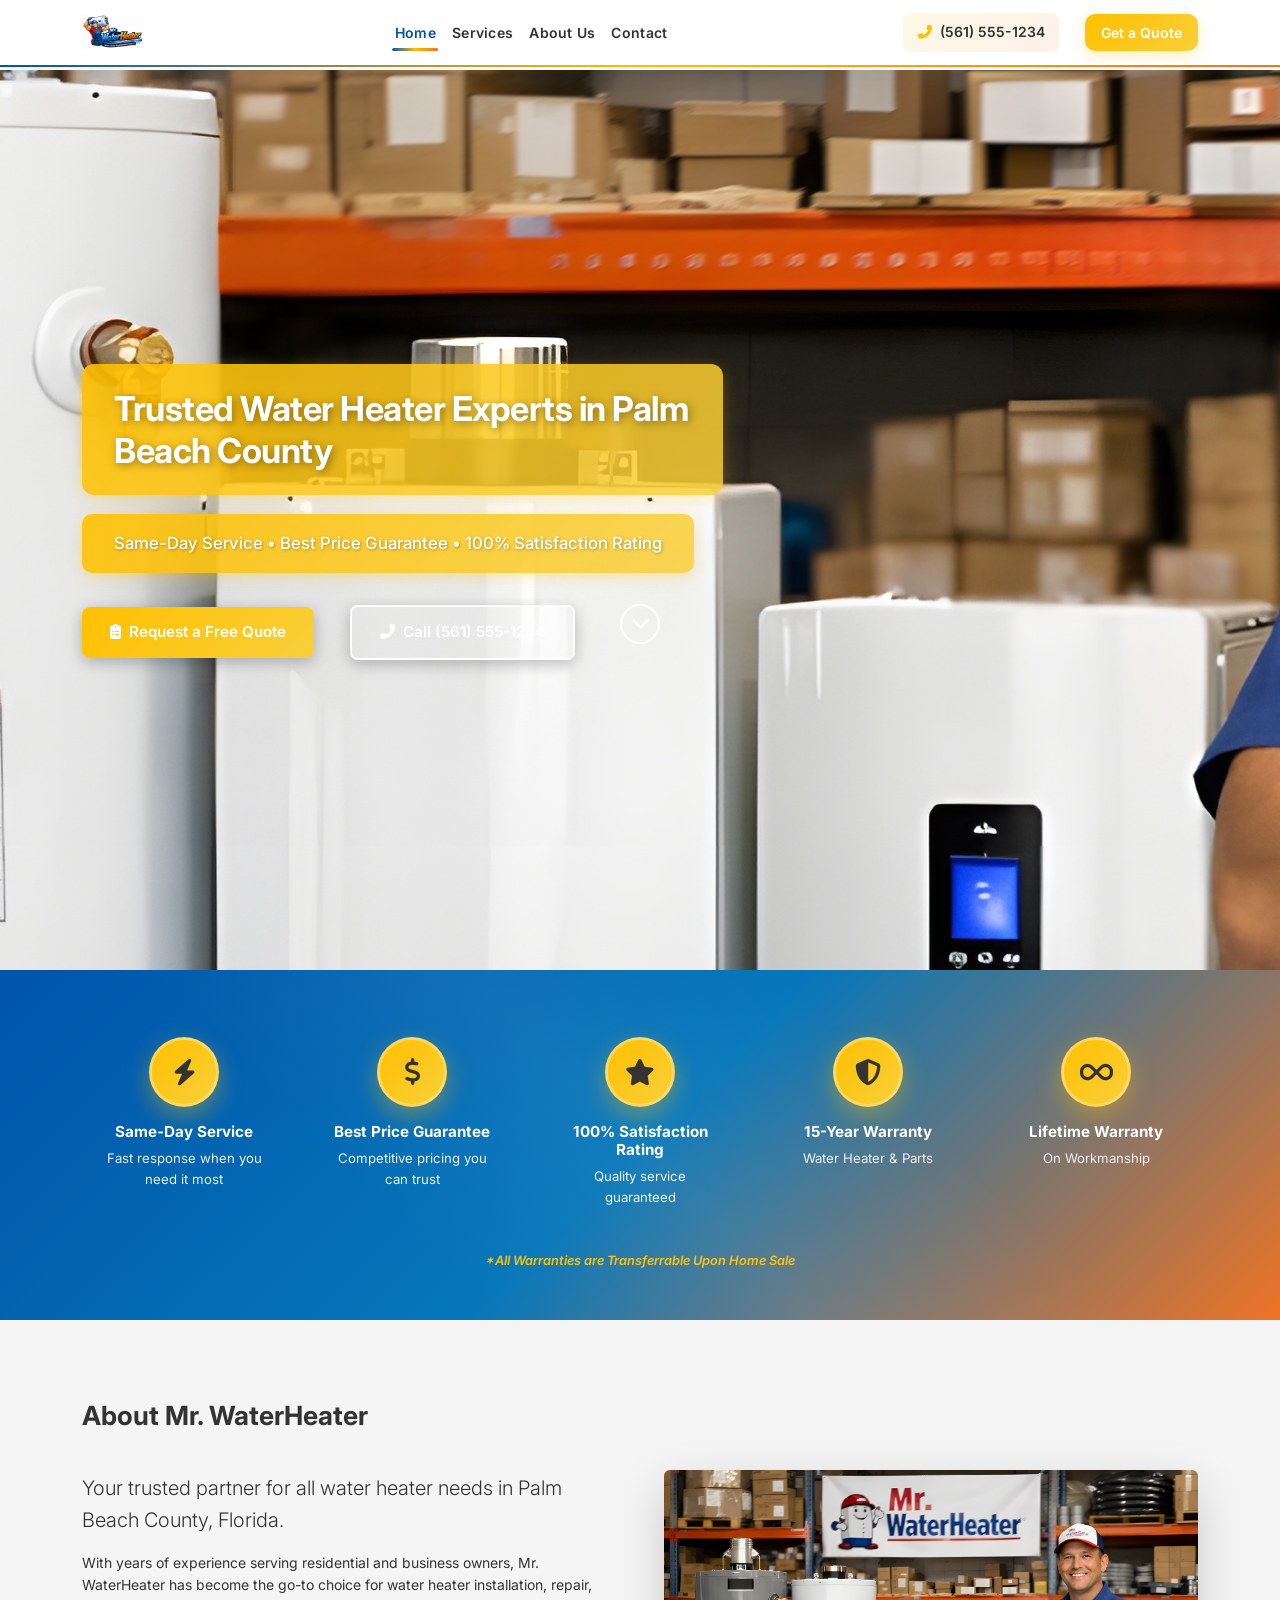
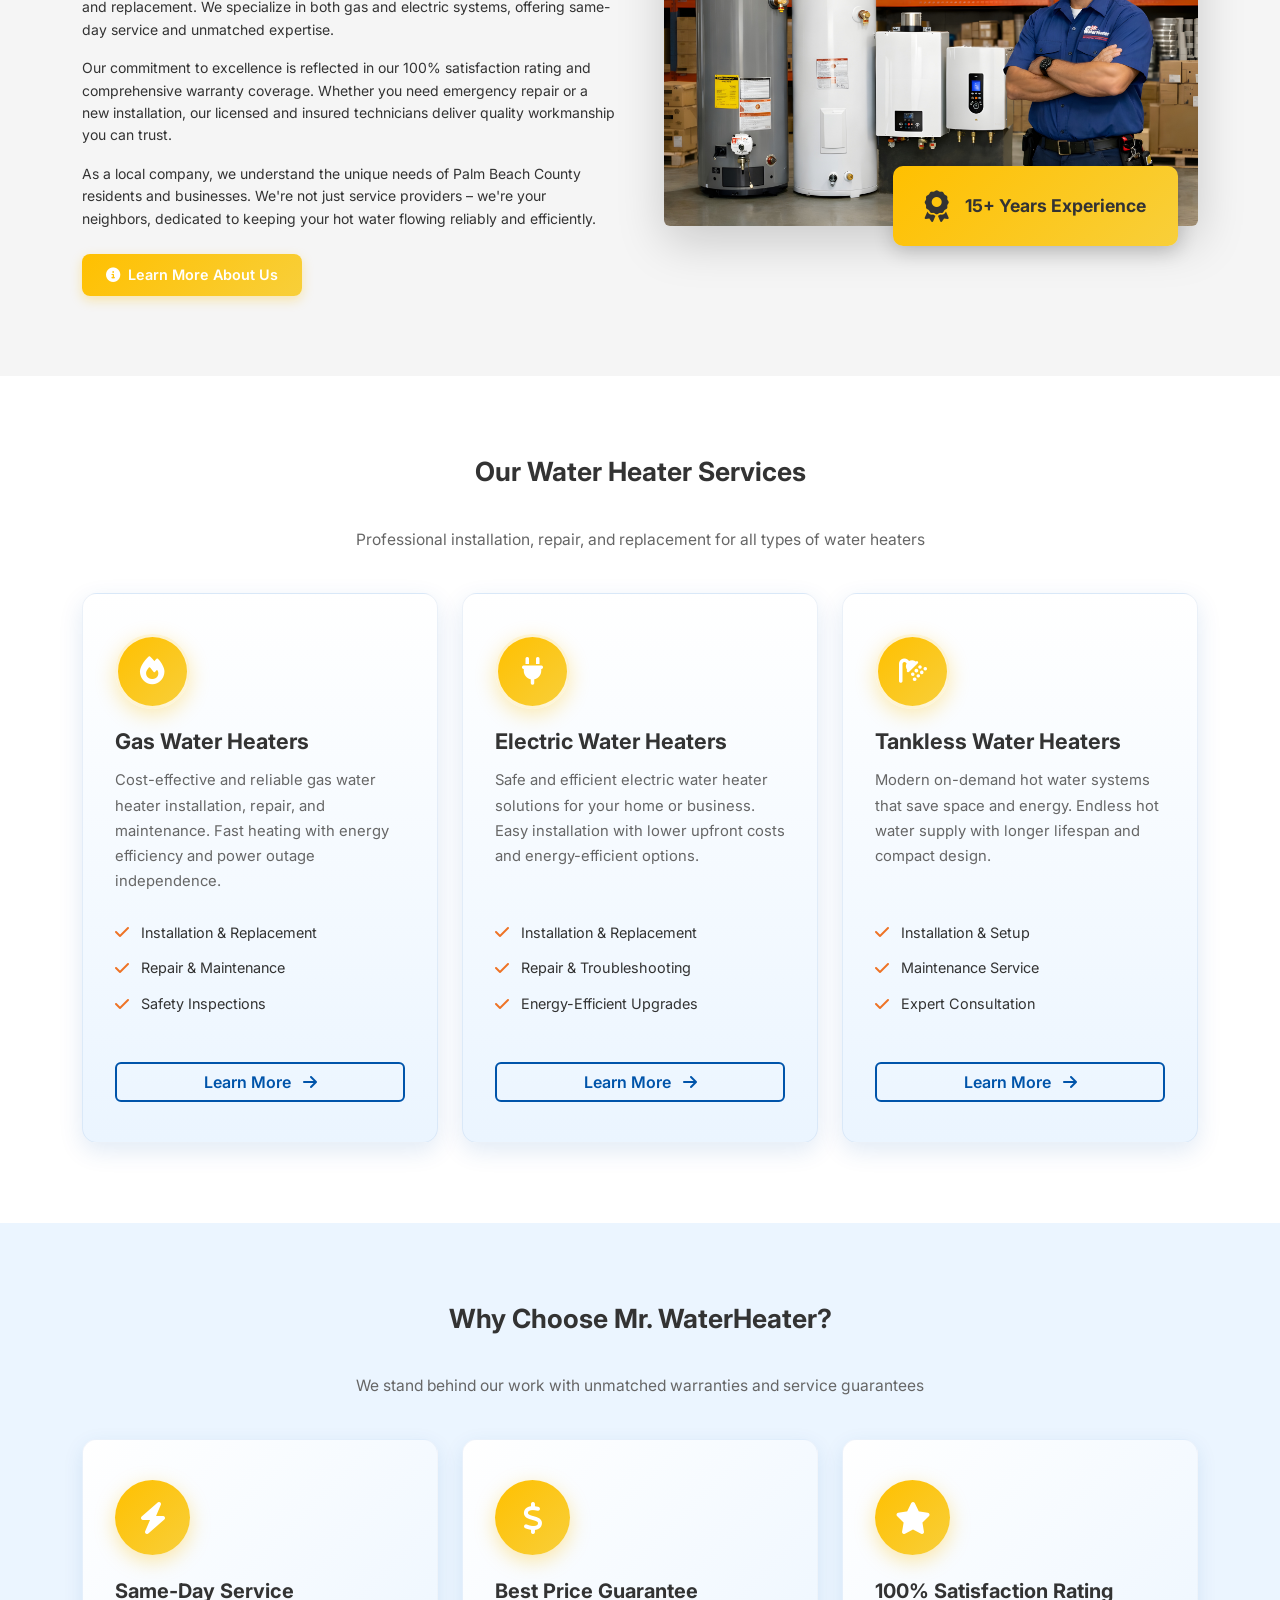
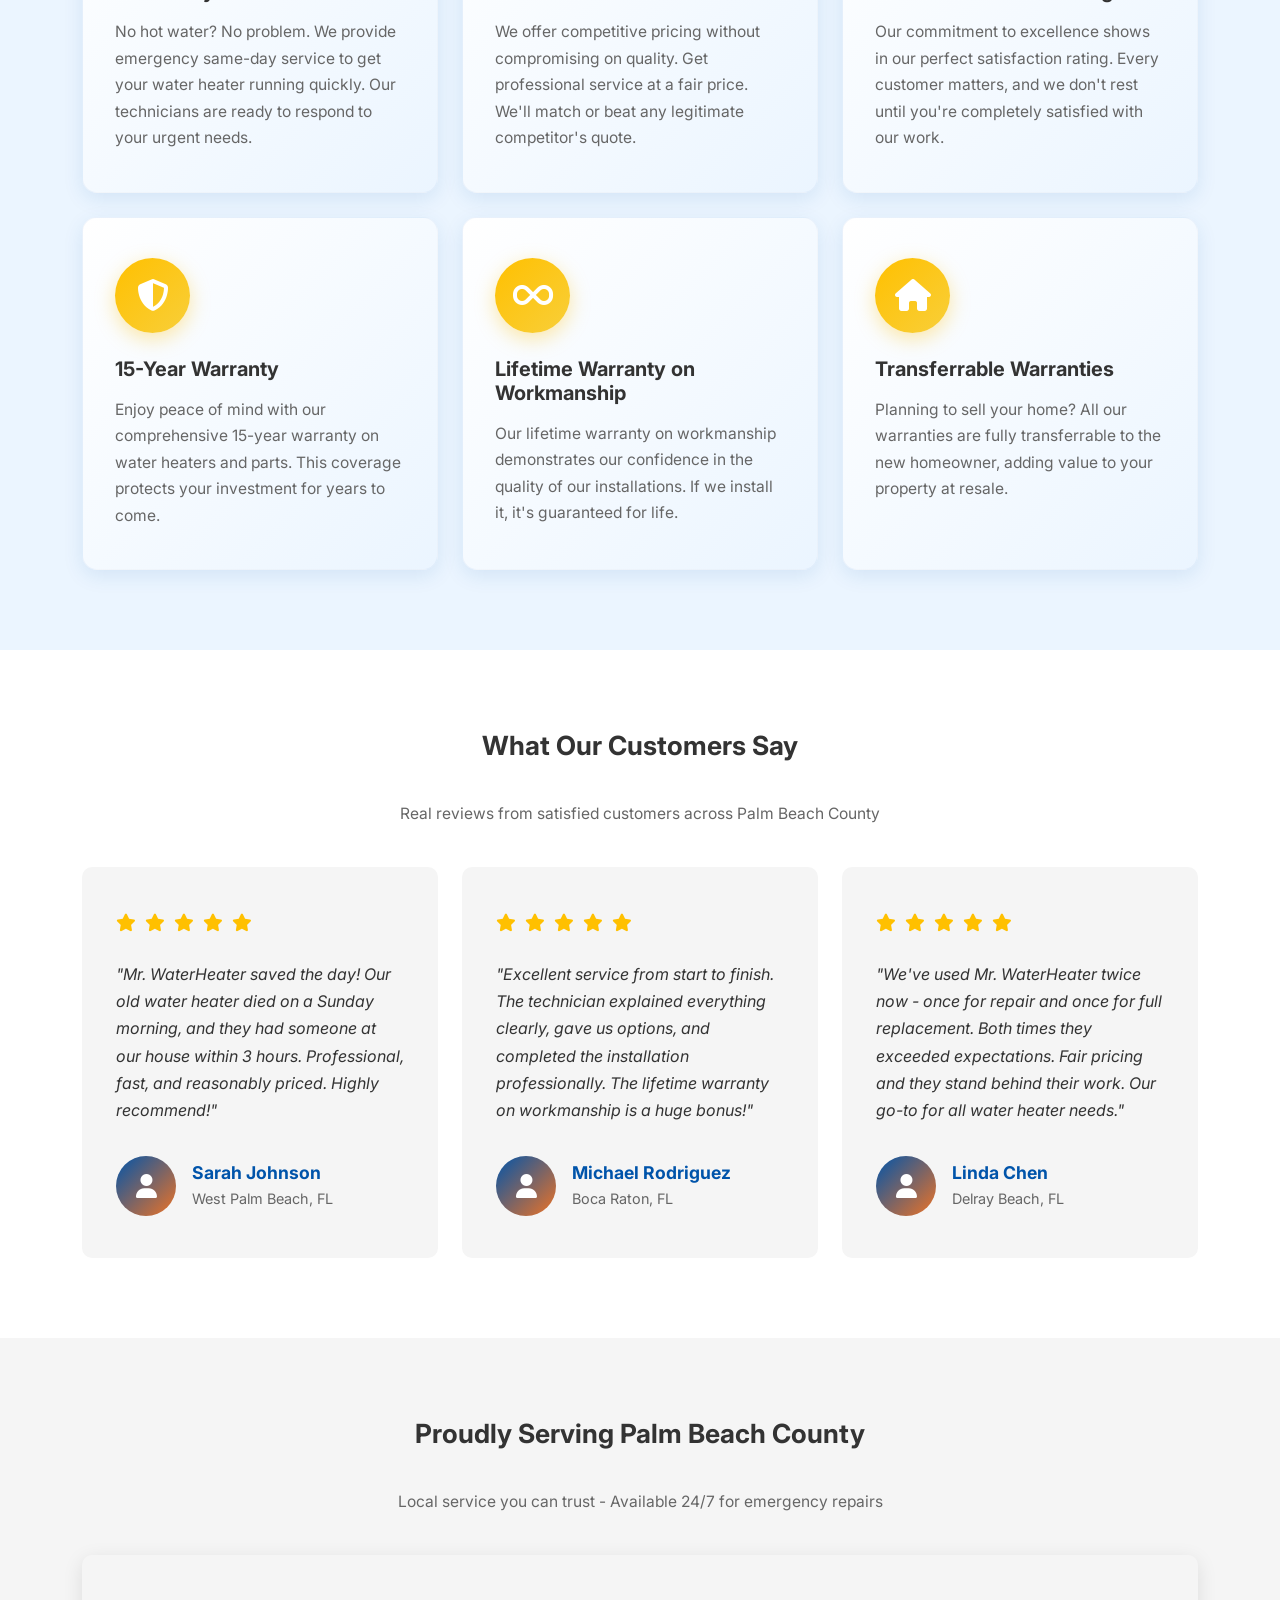
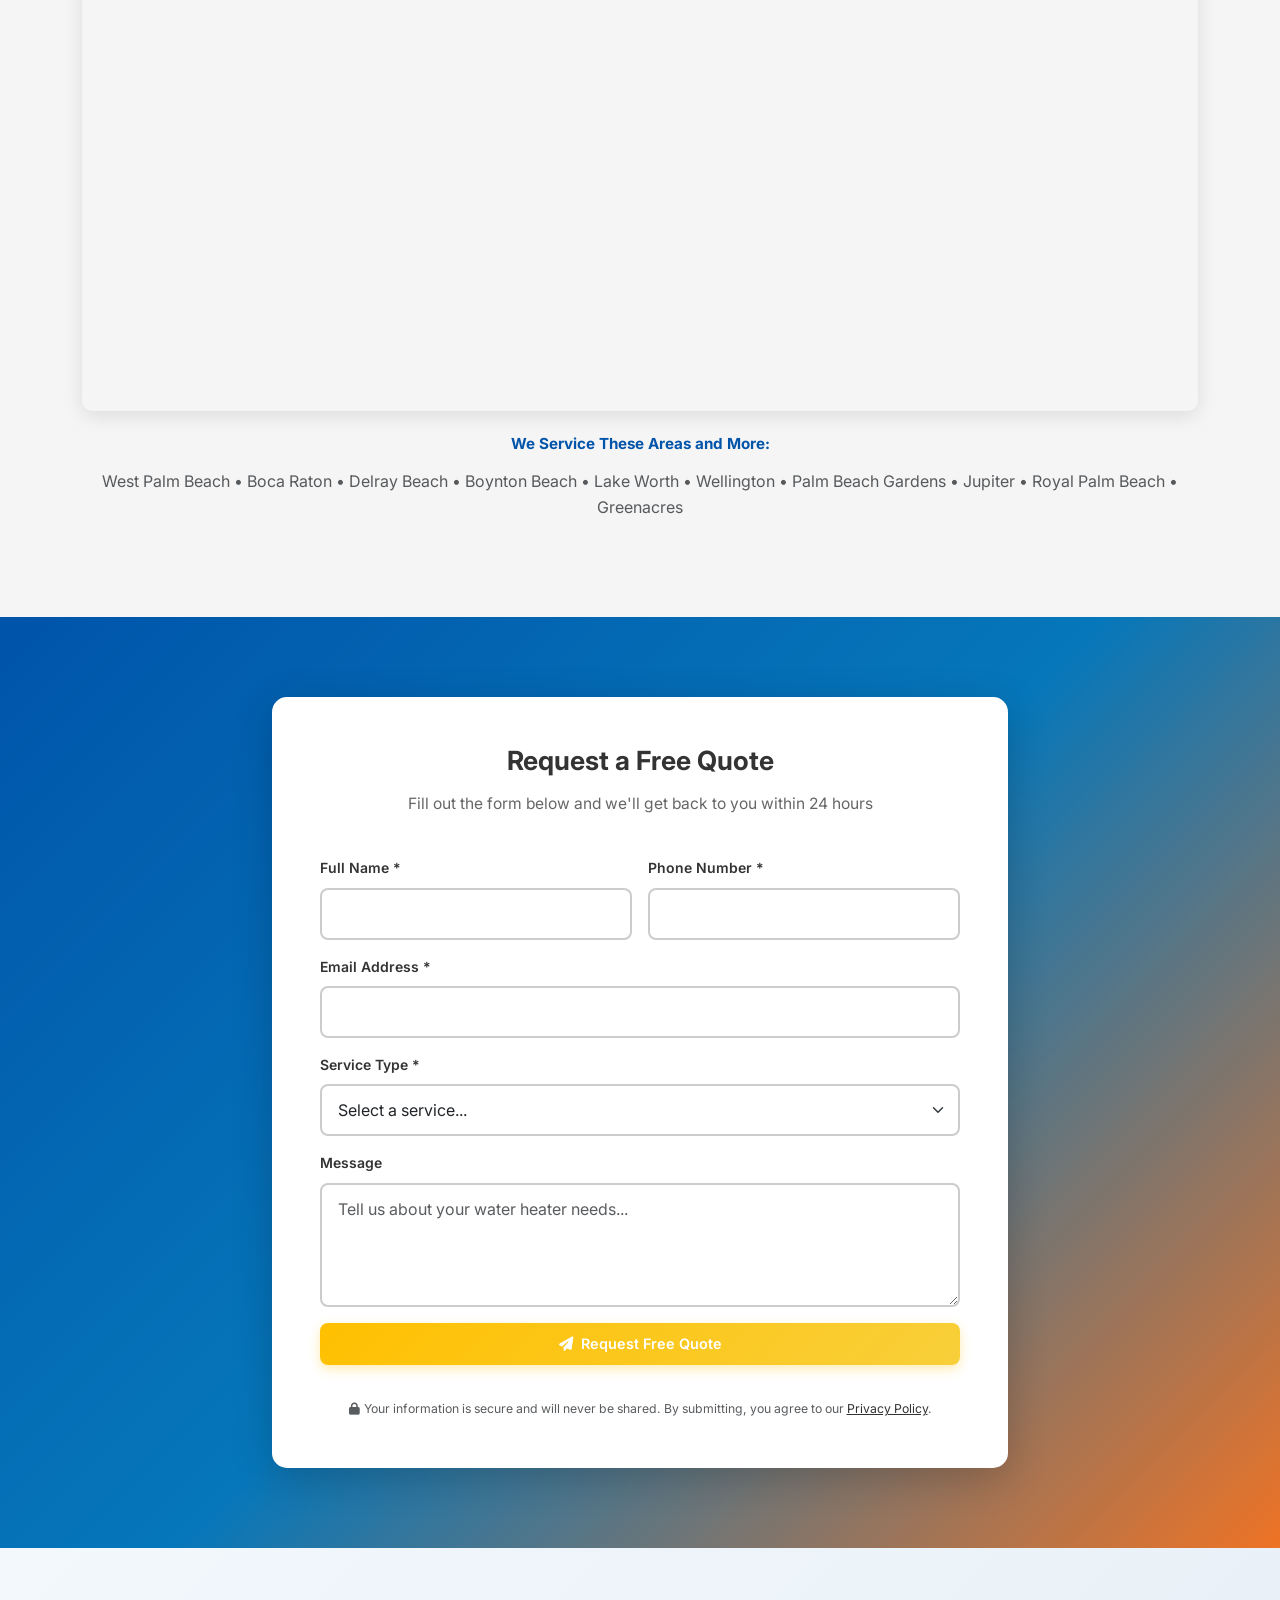
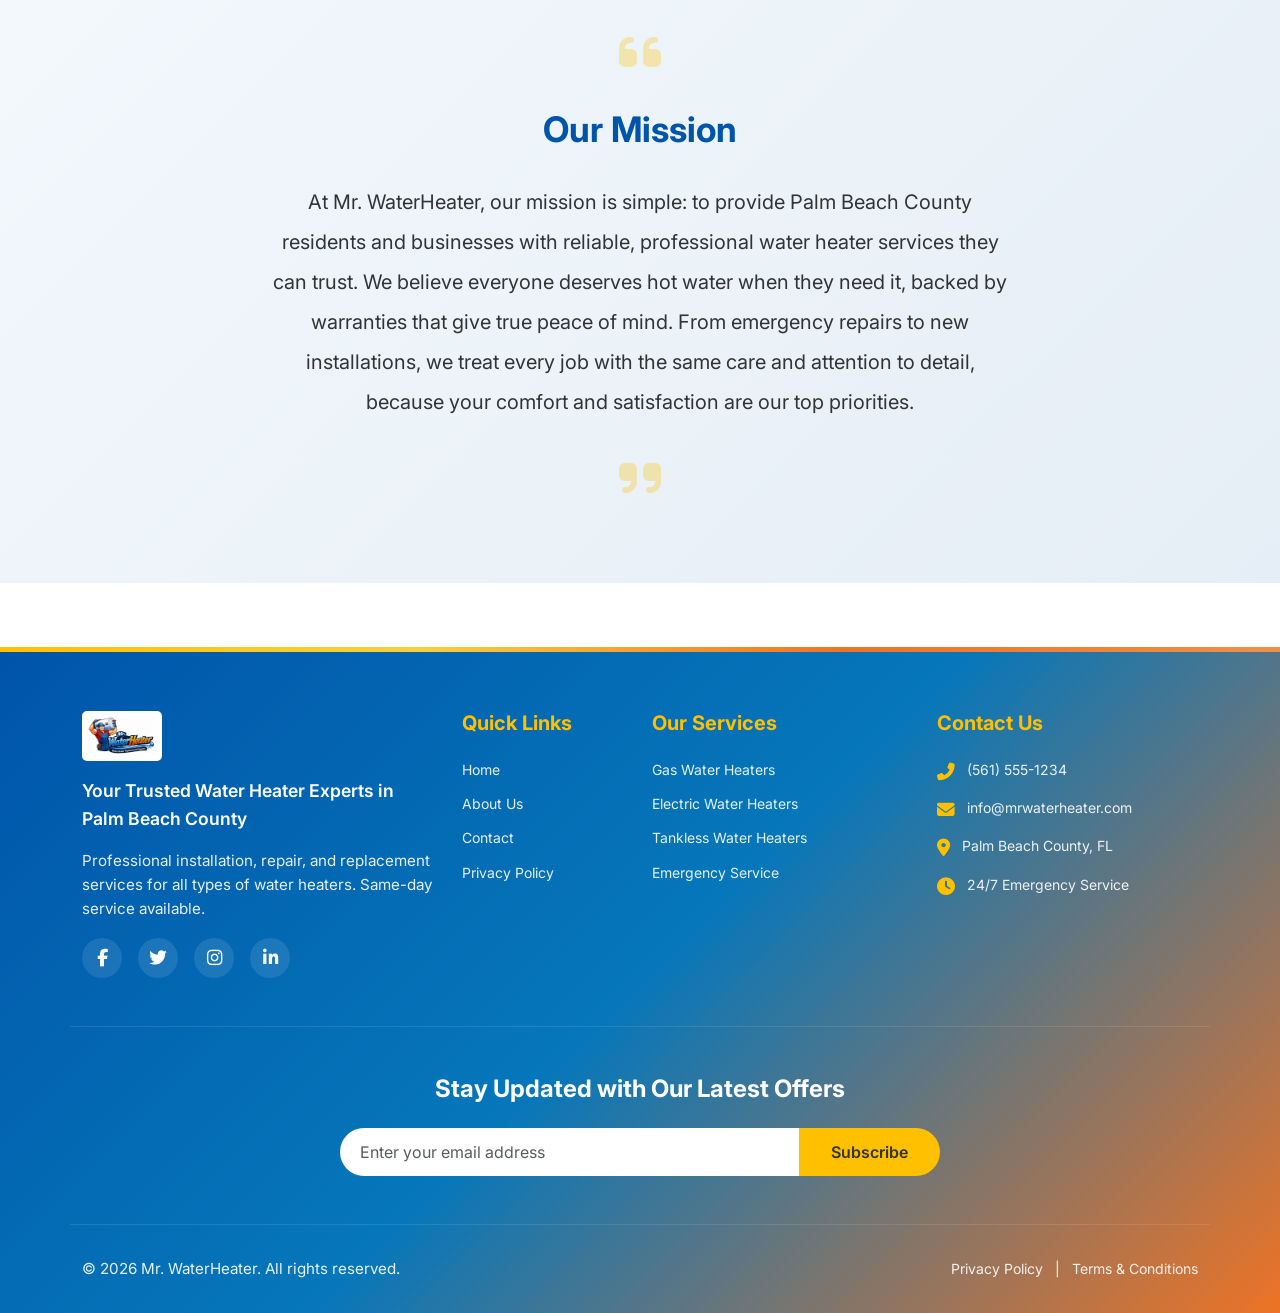
==== commit addb93bb: "finalize" ====
--- a/index.html
+++ b/index.html
@@ -17,6 +17,17 @@
 </head>
 <body>
     
+    <!-- Page Loader -->
+    <div class="page-loader">
+        <div class="loader-content">
+            <div class="screwdriver-loader">
+                <div class="screw"></div>
+                <div class="screwdriver"></div>
+            </div>
+            <div class="loader-text">Loading...</div>
+        </div>
+    </div>
+
     <!-- Navigation -->
     <nav class="navbar navbar-expand-lg navbar-light">
         <div class="container">
@@ -82,8 +93,8 @@
         <!-- Content -->
         <div class="hero-content">
             <div class="container">
-                <div class="row justify-content-center">
-                    <div class="col-lg-10 text-center">
+                <div class="row">
+                    <div class="col-lg-7 col-md-8">
                         <h1 class="hero-title animate-fade-in">
                             Trusted Water Heater Experts in Palm Beach County
                         </h1>
@@ -98,12 +109,12 @@
                                 <i class="fas fa-phone-alt me-2"></i>Call (561) 555-1234
                             </a>
                         </div>
-                        <div class="hero-scroll-indicator">
-                            <a href="#key-points" class="scroll-down">
-                                <i class="fas fa-chevron-down"></i>
-                            </a>
-                        </div>
-                    </div>
+                    </div>
+                </div>
+                <div class="hero-scroll-indicator">
+                    <a href="#key-points" class="scroll-down">
+                        <i class="fas fa-chevron-down"></i>
+                    </a>
                 </div>
             </div>
         </div>
@@ -657,5 +668,15 @@
     <script src="https://cdn.jsdelivr.net/npm/bootstrap@5.3.2/dist/js/bootstrap.bundle.min.js"></script>
     <!-- Custom JS -->
     <script src="js/main.js"></script>
+    
+    <!-- Page Loader Script -->
+    <script>
+        window.addEventListener('load', function() {
+            const loader = document.querySelector('.page-loader');
+            setTimeout(() => {
+                loader.classList.add('hidden');
+            }, 800);
+        });
+    </script>
 </body>
 </html>
--- a/css/style.css
+++ b/css/style.css
@@ -7,28 +7,28 @@
    ========================================== */
 :root {
     /* Primary Blues */
-    --primary-dark: #003B73;
+    --primary-dark: #0054AA;
     --primary: #0054AA;
     --primary-light: #0677BA;
     --primary-lighter: #7BADD7;
     --primary-lightest: #EBF5FF;
     
-    /* Modern Gradient Colors (inspired by ankar.ai) */
-    --gradient-dark: #101840;
-    --gradient-purple: #581C87;
+    /* Modern Gradient Colors */
+    --gradient-dark: #0054AA;
+    --gradient-purple: #0677BA;
     --gradient-blue: #0054AA;
     
     /* Accent Yellows/Golds */
-    --accent-primary: #FFB800;
-    --accent: #FFC933;
-    --accent-light: #FFD966;
-    --accent-lighter: #FFE999;
+    --accent-primary: #FFC000;
+    --accent: #F8CF3A;
+    --accent-light: #F8CF3A;
+    --accent-lighter: #F8CF3A;
     --accent-lightest: #FFF5DD;
     
     /* Accent Oranges */
-    --secondary: #FF6B35;
-    --secondary-light: #FF8856;
-    --secondary-lighter: #FFB599;
+    --secondary: #EE7325;
+    --secondary-light: #F08F49;
+    --secondary-lighter: #F08F49;
     --secondary-lightest: #FFE5DB;
     --secondary-bg: #FFF4F0;
     
@@ -59,6 +59,146 @@
     box-sizing: border-box;
 }
 
+/* ==========================================
+   Loading Screen - Plumbing Theme
+   ========================================== */
+.page-loader {
+    position: fixed;
+    top: 0;
+    left: 0;
+    width: 100%;
+    height: 100%;
+    background: linear-gradient(135deg, #0054AA 0%, #0677BA 50%, #EE7325 100%);
+    display: flex;
+    align-items: center;
+    justify-content: center;
+    z-index: 9999;
+    opacity: 1;
+    transition: opacity 0.5s ease, visibility 0.5s ease;
+}
+
+.page-loader.hidden {
+    opacity: 0;
+    visibility: hidden;
+    pointer-events: none;
+}
+
+.loader-content {
+    text-align: center;
+}
+
+/* Screwdriver & Screw Animation */
+.screwdriver-loader {
+    position: relative;
+    width: 80px;
+    height: 80px;
+    margin: 0 auto 1.5rem;
+}
+
+/* Screw */
+.screw {
+    position: absolute;
+    top: 50%;
+    left: 50%;
+    transform: translate(-50%, -50%);
+    width: 30px;
+    height: 30px;
+    background: #FFC000;
+    border-radius: 50%;
+    box-shadow: 0 0 0 3px rgba(255, 192, 0, 0.3);
+}
+
+.screw::before {
+    content: '';
+    position: absolute;
+    top: 50%;
+    left: 50%;
+    transform: translate(-50%, -50%);
+    width: 20px;
+    height: 2px;
+    background: #EE7325;
+}
+
+.screw::after {
+    content: '';
+    position: absolute;
+    top: 50%;
+    left: 50%;
+    transform: translate(-50%, -50%) rotate(90deg);
+    width: 20px;
+    height: 2px;
+    background: #EE7325;
+}
+
+/* Screwdriver */
+.screwdriver {
+    position: absolute;
+    top: 50%;
+    left: 50%;
+    width: 40px;
+    height: 60px;
+    transform-origin: center center;
+    animation: tightenScrew 2s ease-in-out infinite;
+}
+
+/* Screwdriver handle */
+.screwdriver::before {
+    content: '';
+    position: absolute;
+    top: -20px;
+    left: 50%;
+    transform: translateX(-50%);
+    width: 16px;
+    height: 25px;
+    background: linear-gradient(180deg, #EE7325, #F08F49);
+    border-radius: 8px 8px 2px 2px;
+}
+
+/* Screwdriver shaft */
+.screwdriver::after {
+    content: '';
+    position: absolute;
+    top: 5px;
+    left: 50%;
+    transform: translateX(-50%);
+    width: 4px;
+    height: 20px;
+    background: linear-gradient(180deg, #999, #666);
+    border-radius: 2px;
+}
+
+@keyframes tightenScrew {
+    0%, 100% {
+        transform: translate(-50%, -50%) rotate(0deg);
+    }
+    25% {
+        transform: translate(-50%, -50%) rotate(-90deg);
+    }
+    50% {
+        transform: translate(-50%, -50%) rotate(-180deg);
+    }
+    75% {
+        transform: translate(-50%, -50%) rotate(-270deg);
+    }
+}
+
+.loader-text {
+    color: white;
+    font-size: 1rem;
+    font-weight: 600;
+    letter-spacing: 0.5px;
+    animation: pulse 2s ease-in-out infinite;
+}
+
+@keyframes pulse {
+    0%, 100% {
+        opacity: 1;
+    }
+    50% {
+        opacity: 0.6;
+    }
+}
+
 body {
     font-family: var(--font-primary);
     font-size: var(--font-size-base);
@@ -102,37 +242,37 @@
 .btn-primary {
     background: linear-gradient(135deg, var(--accent-primary) 0%, var(--accent) 100%);
     border: none;
-    color: var(--gray-dark);
+    color: var(--white);
     padding: 0.65rem 1.5rem;
     font-weight: 600;
     font-size: 0.9rem;
     border-radius: 8px;
     transition: all 0.3s ease;
-    box-shadow: 0 4px 12px rgba(255, 184, 0, 0.3);
+    box-shadow: 0 4px 12px rgba(255, 192, 0, 0.3);
 }
 
 .btn-primary:hover {
     background: linear-gradient(135deg, var(--accent) 0%, var(--accent-primary) 100%);
     transform: translateY(-3px);
-    box-shadow: 0 6px 20px rgba(255, 184, 0, 0.4);
-    color: var(--gray-dark);
+    box-shadow: 0 6px 20px rgba(255, 192, 0, 0.4);
+    color: var(--white);
 }
 
 .btn-secondary {
-    background: linear-gradient(135deg, var(--primary) 0%, var(--primary-light) 100%);
+    background: linear-gradient(135deg, var(--secondary) 0%, var(--secondary-light) 100%);
     border: none;
     color: var(--white);
     padding: 12px 30px;
     font-weight: 600;
     border-radius: 8px;
     transition: all 0.3s ease;
-    box-shadow: 0 4px 12px rgba(0, 84, 170, 0.25);
+    box-shadow: 0 4px 12px rgba(238, 115, 37, 0.3);
 }
 
 .btn-secondary:hover {
-    background: linear-gradient(135deg, var(--primary-dark) 0%, var(--primary) 100%);
+    background: linear-gradient(135deg, var(--secondary-light) 0%, var(--secondary) 100%);
     transform: translateY(-3px);
-    box-shadow: 0 6px 20px rgba(0, 84, 170, 0.35);
+    box-shadow: 0 6px 20px rgba(238, 115, 37, 0.4);
     color: var(--white);
 }
 
@@ -162,11 +302,14 @@
     left: 0;
     right: 0;
     padding: 0.75rem 0;
-    transition: all 0.3s ease;
+    transition: all 0.4s cubic-bezier(0.4, 0, 0.2, 1);
     z-index: 1000;
-    background: var(--white);
-    border-bottom: 1px solid rgba(0, 0, 0, 0.06);
-    box-shadow: 0 2px 12px rgba(0, 0, 0, 0.03);
+    background: rgba(255, 255, 255, 0.95);
+    backdrop-filter: blur(20px);
+    -webkit-backdrop-filter: blur(20px);
+    border-bottom: 2px solid transparent;
+    border-image: linear-gradient(90deg, #0054AA 0%, #FFC000 50%, #EE7325 100%) 1;
+    box-shadow: 0 4px 24px rgba(0, 84, 170, 0.08), 0 0 1px rgba(0, 84, 170, 0.1);
 }
 
 .navbar .container {
@@ -220,88 +363,179 @@
 /* Navigation Links */
 .navbar-nav .nav-link {
     color: var(--gray-dark);
-    font-weight: 500;
+    font-weight: 600;
     padding: 0.5rem 0.9rem;
-    transition: all 0.3s ease;
+    transition: all 0.3s cubic-bezier(0.4, 0, 0.2, 1);
     position: relative;
     font-size: 0.875rem;
-    letter-spacing: -0.01em;
+    letter-spacing: 0.02em;
     line-height: 1.5;
+    overflow: hidden;
+}
+
+.navbar-nav .nav-link::before {
+    content: '';
+    position: absolute;
+    bottom: 0;
+    left: 50%;
+    width: 0;
+    height: 3px;
+    background: linear-gradient(90deg, #0054AA 0%, #FFC000 50%, #EE7325 100%);
+    transform: translateX(-50%);
+    transition: width 0.4s cubic-bezier(0.4, 0, 0.2, 1);
+    border-radius: 2px;
+}
+
+.navbar-nav .nav-link:hover::before,
+.navbar-nav .nav-link.active::before {
+    width: 80%;
 }
 
 .navbar-nav .nav-link:hover {
-    color: var(--gray-dark);
-    background: var(--gray-lightest);
+    color: var(--primary);
+    transform: translateY(-2px);
+}
+
+.navbar-nav .nav-link.active {
+    color: var(--primary);
+}
+
+.navbar-nav .nav-link::after {
+    content: '';
+    position: absolute;
+    top: 0;
+    left: 0;
+    width: 100%;
+    height: 100%;
+    background: linear-gradient(135deg, rgba(0, 84, 170, 0.05), rgba(255, 192, 0, 0.05));
+    opacity: 0;
+    transition: opacity 0.3s ease;
     border-radius: 8px;
-}
-
-.navbar-nav .nav-link.active {
-    color: var(--gray-dark);
-    background: var(--accent-lightest);
-    border-radius: 8px;
-}
-
-.navbar-nav .nav-link::after {
-    display: none;
+    z-index: -1;
+}
+
+.navbar-nav .nav-link:hover::after {
+    opacity: 1;
 }
 
 /* Dropdown Menu */
 .dropdown-menu {
-    border: 1px solid rgba(0, 0, 0, 0.08);
-    background: var(--white);
-    box-shadow: 0 12px 40px rgba(0, 0, 0, 0.12);
-    border-radius: 12px;
-    padding: 0.5rem;
-    margin-top: 0.5rem;
+    border: 2px solid transparent;
+    background: rgba(255, 255, 255, 0.98);
+    backdrop-filter: blur(20px);
+    -webkit-backdrop-filter: blur(20px);
+    box-shadow: 0 20px 60px rgba(0, 84, 170, 0.15), 0 0 0 1px rgba(0, 84, 170, 0.1);
+    border-radius: 16px;
+    padding: 0.75rem;
+    margin-top: 0.75rem;
+    animation: dropdownSlide 0.3s cubic-bezier(0.4, 0, 0.2, 1);
+    min-width: 240px;
+}
+
+@keyframes dropdownSlide {
+    from {
+        opacity: 0;
+        transform: translateY(-10px);
+    }
+    to {
+        opacity: 1;
+        transform: translateY(0);
+    }
 }
 
 .dropdown-item {
-    padding: 0.55rem 0.9rem;
+    padding: 0.65rem 1rem;
     color: var(--gray-dark);
-    transition: all 0.3s ease;
-    border-radius: 8px;
+    transition: all 0.3s cubic-bezier(0.4, 0, 0.2, 1);
+    border-radius: 10px;
     font-weight: 500;
     font-size: 0.875rem;
+    position: relative;
+    overflow: hidden;
+}
+
+.dropdown-item::before {
+    content: '';
+    position: absolute;
+    left: 0;
+    top: 50%;
+    transform: translateY(-50%);
+    width: 0;
+    height: 60%;
+    background: linear-gradient(90deg, #0054AA, #FFC000);
+    transition: width 0.3s ease;
+    border-radius: 0 4px 4px 0;
+}
+
+.dropdown-item:hover::before {
+    width: 4px;
 }
 
 .dropdown-item:hover {
-    background: var(--gray-lightest);
-    color: var(--gray-dark);
-    transform: translateX(4px);
+    background: linear-gradient(135deg, rgba(0, 84, 170, 0.08), rgba(255, 192, 0, 0.08));
+    color: var(--primary);
+    transform: translateX(8px);
+    padding-left: 1.25rem;
 }
 
 .dropdown-item.active {
-    background: var(--accent-lightest);
-    color: var(--gray-dark);
+    background: linear-gradient(135deg, rgba(255, 192, 0, 0.15), rgba(238, 115, 37, 0.15));
+    color: var(--primary);
+    font-weight: 600;
 }
 
 /* Phone Number */
 .phone-number {
     color: var(--gray-dark);
-    font-weight: 500;
+    font-weight: 600;
     text-decoration: none;
     font-size: 0.875rem;
     white-space: nowrap;
-    transition: all 0.3s ease;
+    transition: all 0.3s cubic-bezier(0.4, 0, 0.2, 1);
     padding: 0.5rem 0.9rem;
-    border-radius: 8px;
-    background: var(--gray-lightest);
+    border-radius: 10px;
+    background: linear-gradient(135deg, rgba(255, 192, 0, 0.1), rgba(238, 115, 37, 0.1));
+    border: 2px solid transparent;
+    background-clip: padding-box;
     display: inline-flex;
     align-items: center;
     flex-shrink: 0;
     min-width: fit-content;
+    position: relative;
+    overflow: hidden;
+}
+
+.phone-number::before {
+    content: '';
+    position: absolute;
+    inset: -2px;
+    background: linear-gradient(90deg, #FFC000, #EE7325);
+    border-radius: 10px;
+    z-index: -1;
+    opacity: 0;
+    transition: opacity 0.3s ease;
+}
+
+.phone-number:hover::before {
+    opacity: 1;
 }
 
 .phone-number:hover {
-    background: var(--gray-lighter);
-    color: var(--gray-dark);
-    transform: scale(1.02);
+    color: var(--white);
+    transform: translateY(-2px);
+    box-shadow: 0 6px 20px rgba(255, 192, 0, 0.3);
 }
 
 .phone-number i {
     color: var(--accent-primary);
     margin-right: 0.4rem;
     font-size: 0.875rem;
+    transition: all 0.3s ease;
+}
+
+.phone-number:hover i {
+    color: var(--white);
+    transform: rotate(20deg) scale(1.1);
 }
 
 /* Navbar Actions Container */
@@ -329,17 +563,40 @@
 /* CTA Button in Nav */
 .btn-nav-cta {
     padding: 0.5rem 1rem;
-    font-weight: 500;
+    font-weight: 600;
     white-space: nowrap;
     font-size: 0.875rem;
-    border-radius: 8px;
-    box-shadow: 0 2px 8px rgba(255, 184, 0, 0.2);
+    border-radius: 10px;
+    box-shadow: 0 4px 15px rgba(255, 192, 0, 0.3), 0 0 0 0 rgba(255, 192, 0, 0.5);
     display: inline-flex;
     align-items: center;
     flex-shrink: 0;
     margin: 0 !important;
     height: auto;
     line-height: 1.5;
+    position: relative;
+    overflow: hidden;
+    transition: all 0.4s cubic-bezier(0.4, 0, 0.2, 1);
+}
+
+.btn-nav-cta::before {
+    content: '';
+    position: absolute;
+    top: -2px;
+    left: -100%;
+    width: 100%;
+    height: 100%;
+    background: linear-gradient(90deg, transparent, rgba(255, 255, 255, 0.4), transparent);
+    transition: left 0.5s ease;
+}
+
+.btn-nav-cta:hover::before {
+    left: 100%;
+}
+
+.btn-nav-cta:hover {
+    transform: translateY(-3px);
+    box-shadow: 0 6px 25px rgba(255, 192, 0, 0.5), 0 0 0 4px rgba(255, 192, 0, 0.2);
 }
 
 /* Smaller Desktop Adjustments */
@@ -481,29 +738,37 @@
     overflow: hidden;
     margin-bottom: 0;
     margin-top: 0;
+    background: linear-gradient(135deg, #0054AA 0%, #0677BA 50%, #EE7325 100%);
 }
 
 /* Video Background */
 .hero-video {
     position: absolute;
-    top: 0;
-    left: 0;
-    width: 100%;
-    height: 100%;
+    top: 60%;
+    left: 50%;
+    transform: translate(-50%, -50%);
+    min-width: 100%;
+    min-height: 100%;
+    width: auto;
+    height: auto;
     z-index: 1;
     object-fit: cover;
-    object-position: center center;
-}
-
-/* Overlay - Modern subtle gradient inspired by ankar.ai */
+    object-position: center top;
+    transition: filter 0.5s ease;
+    opacity: 1;
+}
+
+/* Overlay */
 .hero-overlay {
     position: absolute;
     top: 0;
     left: 0;
     width: 100%;
     height: 100%;
-    background: linear-gradient(135deg, rgba(16, 24, 64, 0.55) 0%, rgba(0, 84, 170, 0.35) 50%, rgba(88, 28, 135, 0.25) 100%);
+    background: transparent;
     z-index: 2;
+    transition: backdrop-filter 0.5s ease;
+    pointer-events: none;
 }
 
 /* Hero Content */
@@ -522,6 +787,12 @@
     text-shadow: 2px 2px 8px rgba(0, 0, 0, 0.4);
     line-height: 1.2;
     letter-spacing: -0.5px;
+    text-align: left;
+    background: linear-gradient(135deg, rgba(255, 192, 0, 0.9), rgba(248, 207, 58, 0.85));
+    padding: 1.5rem 2rem;
+    border-radius: 12px;
+    display: inline-block;
+    box-shadow: 0 4px 15px rgba(255, 192, 0, 0.3);
 }
 
 .hero-subtitle {
@@ -530,11 +801,17 @@
     color: var(--white);
     margin-bottom: 2rem;
     text-shadow: 1px 1px 3px rgba(0, 0, 0, 0.3);
+    text-align: left;
+    background: linear-gradient(135deg, rgba(255, 192, 0, 0.9), rgba(248, 207, 58, 0.85));
+    padding: 1rem 2rem;
+    border-radius: 10px;
+    display: inline-block;
+    box-shadow: 0 4px 15px rgba(255, 192, 0, 0.3);
 }
 
 .hero-buttons {
     display: flex;
-    justify-content: center;
+    justify-content: flex-start;
     align-items: center;
     flex-wrap: wrap;
     gap: 1.25rem;
@@ -549,9 +826,21 @@
     transition: all 0.4s cubic-bezier(0.4, 0, 0.2, 1);
 }
 
+/* Blur background when hovering over buttons */
+.hero-buttons .btn:hover ~ .hero-video,
+.hero-section:has(.hero-buttons .btn:hover) .hero-video {
+    filter: blur(8px);
+}
+
+.hero-buttons .btn:hover ~ .hero-overlay,
+.hero-section:has(.hero-buttons .btn:hover) .hero-overlay {
+    backdrop-filter: blur(5px);
+}
+
 .hero-buttons .btn:hover {
-    transform: translateY(-3px);
+    transform: translateY(-3px) scale(1.05);
     box-shadow: 0 8px 25px rgba(0, 0, 0, 0.35);
+    z-index: 10;
 }
 
 .hero-buttons .btn-primary:hover {
@@ -719,7 +1008,7 @@
    5 Key Points Banner
    ========================================== */
 .key-points-banner {
-    background: linear-gradient(135deg, #101840 0%, #0054AA 40%, #581C87 100%);
+    background: linear-gradient(135deg, #0054AA 0%, #0677BA 50%, #EE7325 100%);
     color: var(--white);
     padding: 3rem 0;
     margin-bottom: 0;
@@ -757,15 +1046,26 @@
     align-items: center;
     justify-content: center;
     margin: 0 auto 1rem;
-    box-shadow: 0 8px 25px rgba(255, 184, 0, 0.4);
+    box-shadow: 0 8px 25px rgba(255, 192, 0, 0.4);
     transition: all 0.3s ease;
     border: 3px solid rgba(255, 255, 255, 0.3);
+    animation: iconGlow 3s ease-in-out infinite;
+}
+
+@keyframes iconGlow {
+    0%, 100% {
+        box-shadow: 0 8px 25px rgba(255, 192, 0, 0.4);
+    }
+    50% {
+        box-shadow: 0 8px 35px rgba(255, 192, 0, 0.6), 0 0 15px rgba(255, 192, 0, 0.3);
+    }
 }
 
 .key-point-item:hover .key-point-icon {
     transform: scale(1.15) rotate(5deg);
-    box-shadow: 0 12px 35px rgba(255, 184, 0, 0.6);
+    box-shadow: 0 12px 35px rgba(255, 192, 0, 0.6);
     border-color: rgba(255, 255, 255, 0.6);
+    animation: none;
 }
 
 .key-point-icon i {
@@ -871,18 +1171,29 @@
     align-items: center;
     justify-content: center;
     margin-bottom: 1.5rem;
-    box-shadow: 0 6px 20px rgba(255, 184, 0, 0.35);
-    transition: all 0.3s ease;
+    box-shadow: 0 6px 20px rgba(255, 192, 0, 0.35);
+    transition: all 0.4s cubic-bezier(0.4, 0, 0.2, 1);
+    animation: iconFloat 4s ease-in-out infinite;
+}
+
+@keyframes iconFloat {
+    0%, 100% {
+        transform: translateY(0);
+    }
+    50% {
+        transform: translateY(-8px);
+    }
 }
 
 .feature-box:hover .feature-icon {
-    transform: scale(1.1);
-    box-shadow: 0 10px 30px rgba(255, 184, 0, 0.5);
+    transform: scale(1.15) rotate(-5deg);
+    box-shadow: 0 10px 30px rgba(255, 192, 0, 0.5);
+    animation: none;
 }
 
 .feature-icon i {
     font-size: 2rem;
-    color: var(--gray-dark);
+    color: var(--white);
     font-weight: 900;
 }
 
@@ -952,7 +1263,7 @@
 .author-avatar {
     width: 60px;
     height: 60px;
-    background: linear-gradient(135deg, var(--primary) 0%, var(--primary-light) 100%);
+    background: linear-gradient(135deg, var(--primary) 0%, var(--secondary) 100%);
     border-radius: 50%;
     display: flex;
     align-items: center;
@@ -1001,7 +1312,7 @@
    Quote Form Section
    ========================================== */
 .quote-form-section {
-    background: linear-gradient(135deg, var(--primary-dark) 0%, var(--primary) 100%);
+    background: linear-gradient(135deg, var(--primary) 0%, var(--primary-light) 50%, var(--secondary) 100%);
     color: var(--white);
 }
 
@@ -1121,21 +1432,32 @@
 .service-icon {
     width: 75px;
     height: 75px;
-    background: linear-gradient(135deg, var(--primary) 0%, var(--primary-light) 100%);
+    background: linear-gradient(135deg, var(--accent-primary) 0%, var(--accent) 100%);
     border-radius: 50%;
     display: flex;
     align-items: center;
     justify-content: center;
     margin-bottom: 1.25rem;
     transition: all 0.4s ease;
-    box-shadow: 0 6px 20px rgba(0, 84, 170, 0.3);
+    box-shadow: 0 6px 20px rgba(255, 192, 0, 0.3);
     border: 3px solid rgba(255, 255, 255, 0.8);
+    animation: iconBounce 5s ease-in-out infinite;
+}
+
+@keyframes iconBounce {
+    0%, 100% {
+        transform: translateY(0) scale(1);
+    }
+    50% {
+        transform: translateY(-10px) scale(1.05);
+    }
 }
 
 .service-card:hover .service-icon {
-    background: linear-gradient(135deg, var(--accent-primary) 0%, var(--accent) 100%);
+    background: linear-gradient(135deg, var(--secondary) 0%, var(--secondary-light) 100%);
     transform: rotate(360deg) scale(1.1);
-    box-shadow: 0 10px 30px rgba(255, 184, 0, 0.5);
+    box-shadow: 0 10px 30px rgba(238, 115, 37, 0.5);
+    animation: none;
 }
 
 .service-icon i {
@@ -1237,11 +1559,18 @@
 
 .badge-content i {
     font-size: 2rem;
+    color: var(--gray-dark);
+    transition: transform 0.3s ease;
+}
+
+.about-badge:hover .badge-content i {
+    transform: rotate(360deg) scale(1.1);
 }
 
 .badge-content span {
     font-size: 1.1rem;
     font-weight: 700;
+    color: var(--gray-dark);
 }
 
 @media (max-width: 991px) {
@@ -1383,7 +1712,7 @@
     visibility: hidden;
     transition: all 0.3s ease;
     z-index: 999;
-    box-shadow: 0 5px 20px rgba(0, 0, 0, 0.2);
+    box-shadow: 0 5px 20px rgba(0, 84, 170, 0.3);
 }
 
 .back-to-top.show {
@@ -1401,7 +1730,7 @@
    Footer
    ========================================== */
 .footer {
-    background: linear-gradient(135deg, var(--primary-dark) 0%, var(--primary) 50%, var(--primary-light) 100%);
+    background: linear-gradient(135deg, var(--primary) 0%, var(--primary-light) 50%, var(--secondary) 100%);
     color: var(--white);
     padding-top: 4rem;
     margin-top: 4rem;
@@ -1416,7 +1745,7 @@
     left: 0;
     right: 0;
     height: 5px;
-    background: linear-gradient(90deg, var(--accent-primary) 0%, var(--accent) 50%, var(--secondary) 100%);
+    background: linear-gradient(90deg, var(--accent-primary) 0%, var(--accent) 33%, var(--secondary) 66%, var(--secondary-light) 100%);
 }
 
 .footer-content {
@@ -1658,7 +1987,7 @@
     left: 0;
     right: 0;
     bottom: 0;
-    background: linear-gradient(135deg, rgba(16, 24, 64, 0.88) 0%, rgba(0, 84, 170, 0.85) 50%, rgba(88, 28, 135, 0.80) 100%);
+    background: linear-gradient(135deg, rgba(0, 84, 170, 0.88) 0%, rgba(6, 119, 186, 0.85) 50%, rgba(238, 115, 37, 0.80) 100%);
     z-index: 1;
 }
 
@@ -1742,22 +2071,42 @@
 .benefit-icon {
     width: 80px;
     height: 80px;
-    background: linear-gradient(135deg, var(--accent-primary), var(--accent-secondary));
+    background: linear-gradient(135deg, var(--accent-primary), var(--accent));
     border-radius: 50%;
     display: flex;
     align-items: center;
     justify-content: center;
     margin: 0 auto 1.5rem;
-    transition: transform 0.3s ease;
+    transition: all 0.4s cubic-bezier(0.4, 0, 0.2, 1);
+    box-shadow: 0 6px 20px rgba(255, 192, 0, 0.35);
+    animation: iconPulseGlow 4s ease-in-out infinite;
+}
+
+@keyframes iconPulseGlow {
+    0%, 100% {
+        box-shadow: 0 6px 20px rgba(255, 192, 0, 0.35);
+        transform: scale(1);
+    }
+    50% {
+        box-shadow: 0 8px 30px rgba(255, 192, 0, 0.5);
+        transform: scale(1.05);
+    }
 }
 
 .benefit-card:hover .benefit-icon {
-    transform: scale(1.1);
+    transform: scale(1.15) rotate(-10deg);
+    box-shadow: 0 10px 35px rgba(255, 192, 0, 0.6);
+    animation: none;
 }
 
 .benefit-icon i {
     font-size: 2rem;
     color: white;
+    transition: transform 0.3s ease;
+}
+
+.benefit-card:hover .benefit-icon i {
+    transform: scale(1.1);
 }
 
 .benefit-card h4 {
@@ -1796,14 +2145,30 @@
 
 .service-detail-card i {
     font-size: 3rem;
-    color: var(--primary-color);
+    color: var(--accent-primary);
     margin-bottom: 1.5rem;
     display: block;
-    transition: color 0.3s ease;
+    transition: all 0.4s cubic-bezier(0.4, 0, 0.2, 1);
+    animation: iconSwing 5s ease-in-out infinite;
+}
+
+@keyframes iconSwing {
+    0%, 100% {
+        transform: rotate(0deg) scale(1);
+    }
+    25% {
+        transform: rotate(-5deg) scale(1.05);
+    }
+    75% {
+        transform: rotate(5deg) scale(1.05);
+    }
 }
 
 .service-detail-card:hover i {
-    color: var(--accent-primary);
+    color: var(--secondary);
+    transform: scale(1.2) rotate(10deg);
+    animation: none;
+    filter: drop-shadow(0 8px 15px rgba(238, 115, 37, 0.4));
 }
 
 .service-detail-card h3 {
@@ -2029,7 +2394,7 @@
 /* Why Choose CTA Section */
 .why-choose-cta-section {
     padding: 100px 0;
-    background: linear-gradient(135deg, var(--primary-dark), var(--primary-color));
+    background: linear-gradient(135deg, var(--primary) 0%, var(--primary-light) 50%, var(--secondary) 100%);
     color: white;
 }
 
@@ -2126,7 +2491,7 @@
 }
 
 .about-cta-section {
-    background: linear-gradient(135deg, var(--primary-dark), var(--primary-color));
+    background: linear-gradient(135deg, var(--primary) 0%, var(--primary-light) 50%, var(--secondary-light) 100%);
     color: white;
 }
 
@@ -2271,7 +2636,7 @@
    =========================== */
 
 .emergency-banner {
-    background: linear-gradient(135deg, var(--accent-tertiary), var(--accent-quaternary));
+    background: linear-gradient(135deg, var(--accent-primary) 0%, var(--secondary) 100%);
     color: white;
     padding: 30px 0;
     margin-top: 80px;
@@ -2289,7 +2654,7 @@
 
 .emergency-banner .btn-light {
     background: white;
-    color: var(--accent-tertiary);
+    color: var(--secondary);
     font-weight: 600;
 }
 
@@ -2342,17 +2707,38 @@
 .info-icon {
     width: 60px;
     height: 60px;
-    background: linear-gradient(135deg, var(--primary-color), var(--secondary-color));
+    background: linear-gradient(135deg, var(--accent-primary), var(--accent));
     border-radius: 50%;
     display: flex;
     align-items: center;
     justify-content: center;
     flex-shrink: 0;
+    transition: all 0.4s cubic-bezier(0.4, 0, 0.2, 1);
+    animation: iconPulse 3s ease-in-out infinite;
+}
+
+.info-icon:hover {
+    transform: scale(1.1) rotate(5deg);
+    box-shadow: 0 8px 25px rgba(255, 192, 0, 0.4);
+}
+
+@keyframes iconPulse {
+    0%, 100% {
+        box-shadow: 0 0 0 0 rgba(255, 192, 0, 0.4);
+    }
+    50% {
+        box-shadow: 0 0 0 10px rgba(255, 192, 0, 0);
+    }
 }
 
 .info-icon i {
     font-size: 1.5rem;
     color: white;
+    transition: transform 0.3s ease;
+}
+
+.info-icon:hover i {
+    transform: scale(1.15);
 }
 
 .info-content h4 {
